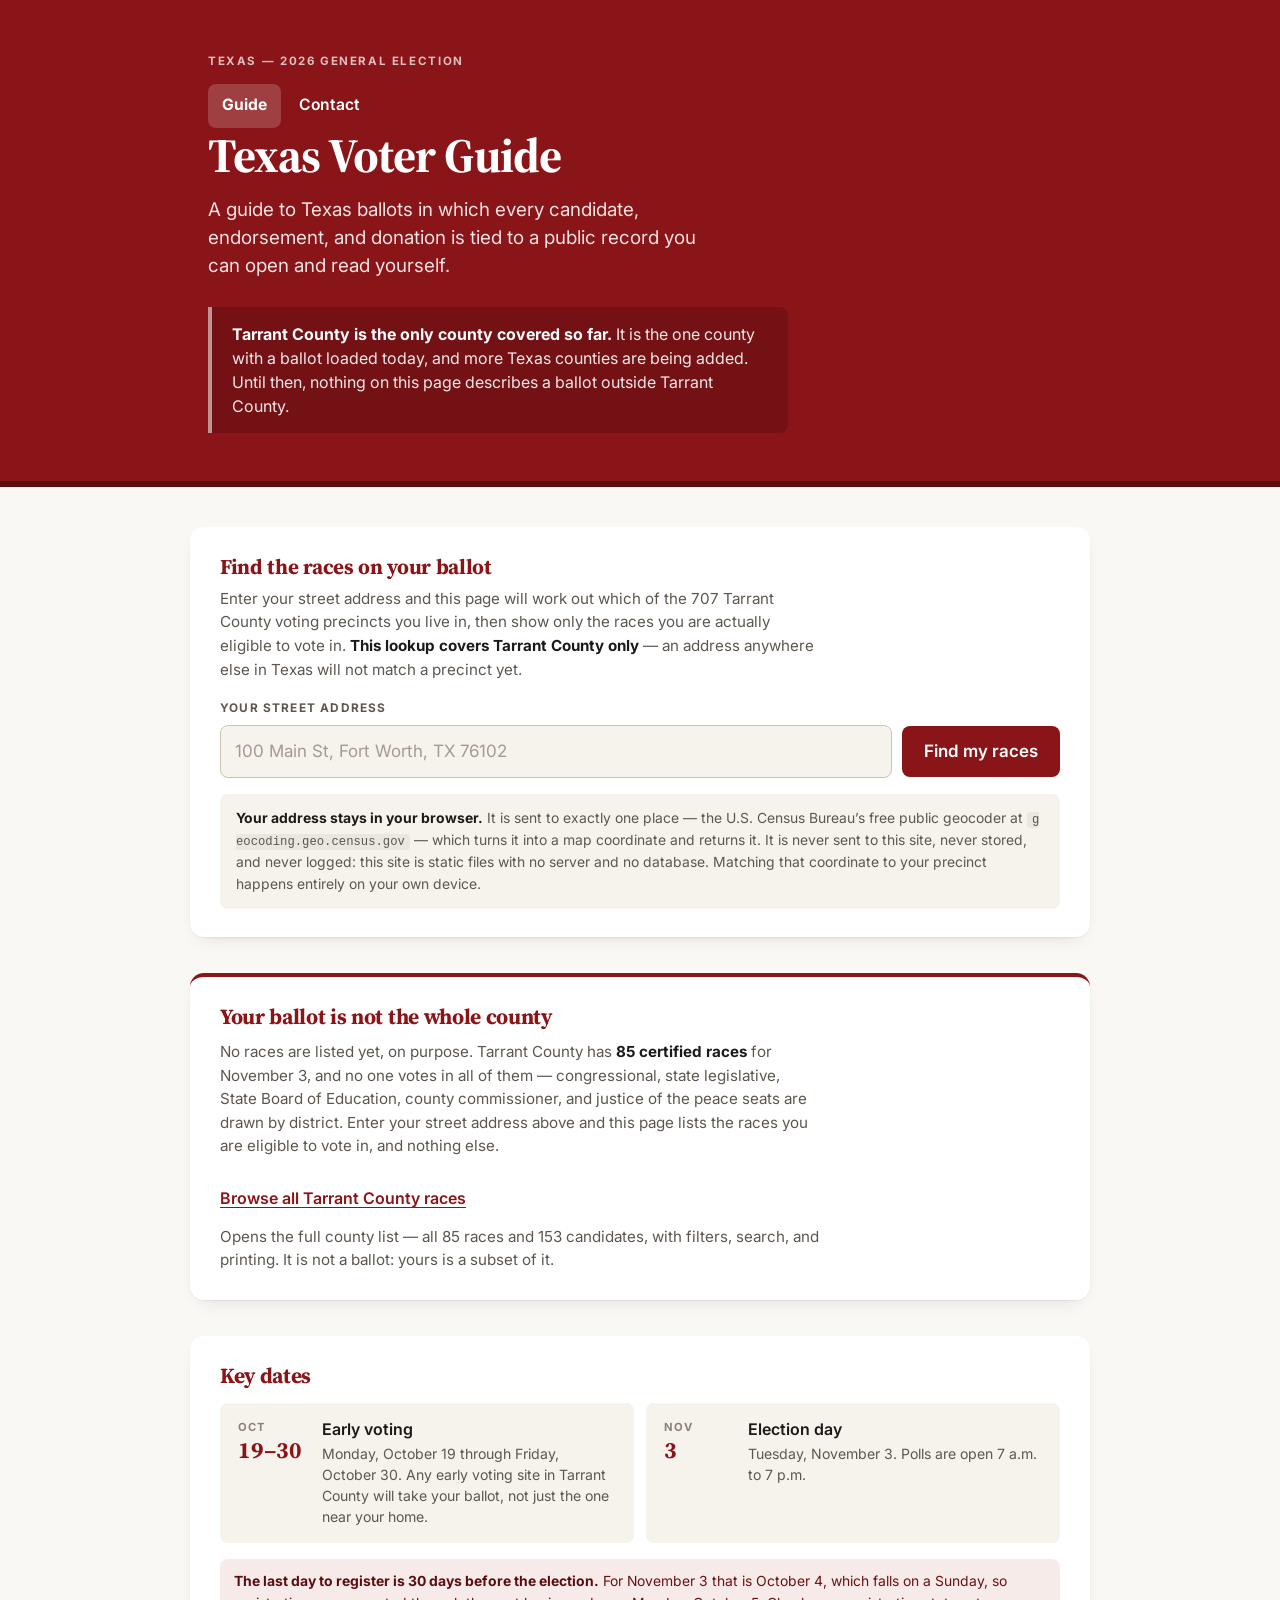
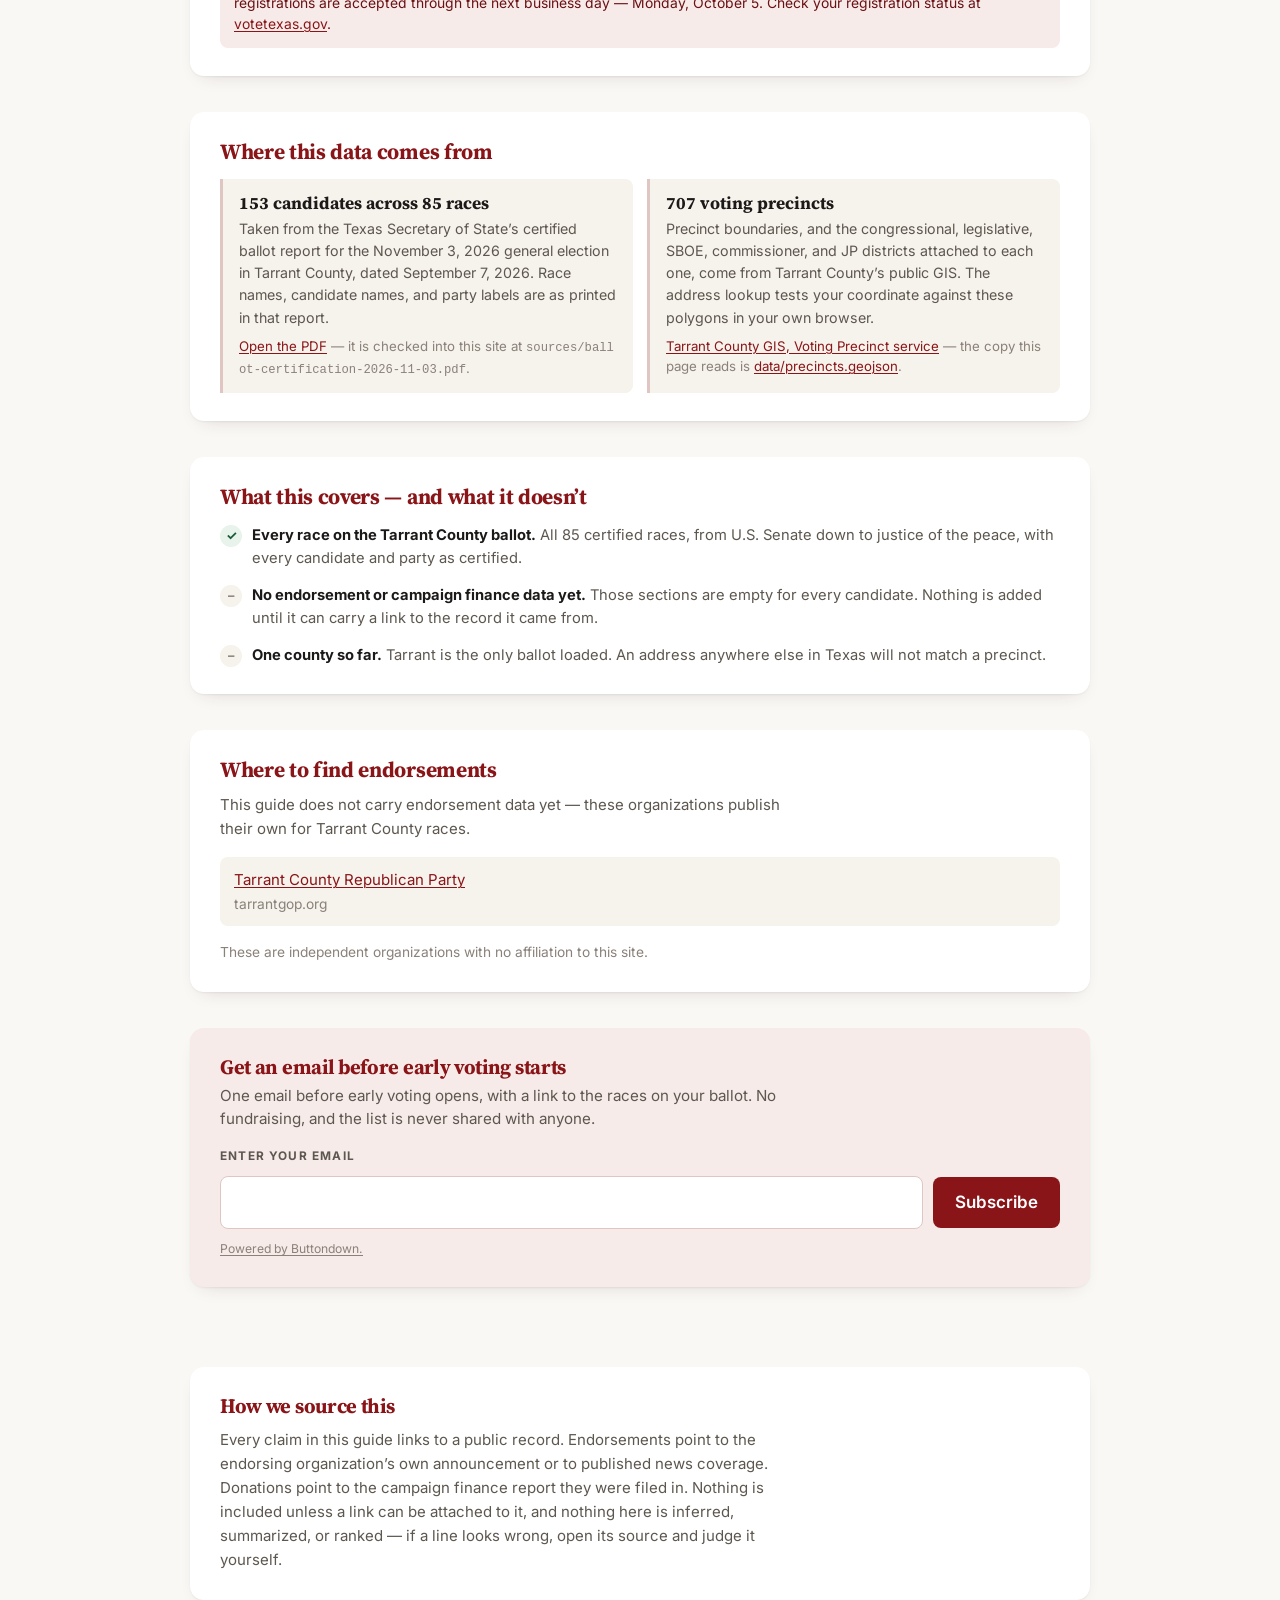
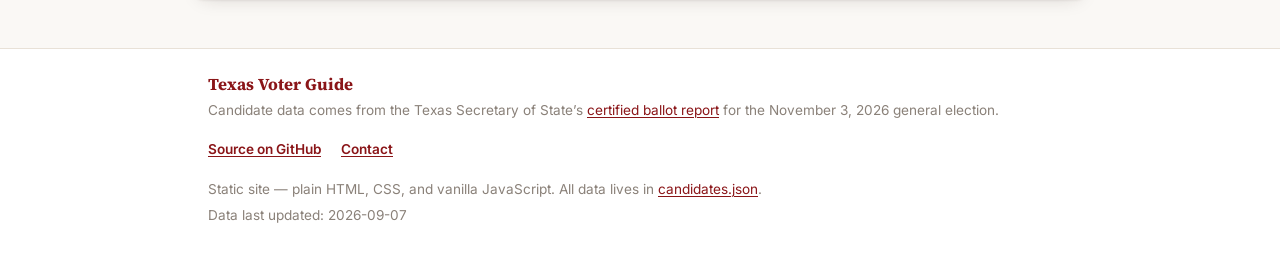
==== index.html @ db0fed5a "Add endorsements panel and fix precinct source link" ====
<!DOCTYPE html>
<html lang="en">
<head>
<meta charset="utf-8">
<meta name="viewport" content="width=device-width, initial-scale=1">
<title>Texas Voter Guide</title>
<meta name="description" content="A static voter guide for Texas: races, candidates, endorsements, and donations, each with a source link. Tarrant County is the only county covered so far; more are on the way.">
<meta name="theme-color" content="#8a1518">
<link rel="preconnect" href="https://fonts.googleapis.com">
<link rel="preconnect" href="https://fonts.gstatic.com" crossorigin>
<link rel="stylesheet" href="https://fonts.googleapis.com/css2?family=Inter:wght@400;500;600;700&family=Source+Serif+4:opsz,wght@8..60,600;8..60,700&display=swap">
<link rel="stylesheet" href="styles.css">
</head>
<body>

<header class="site-header">
  <div class="wrap">
    <div class="masthead">
      <p class="eyebrow">Texas &mdash; 2026 general election</p>
      <button type="button" class="nav-toggle" id="nav-toggle"
        aria-expanded="false" aria-controls="site-nav">
        <span class="nav-bars" aria-hidden="true"></span>
        <span>Menu</span>
      </button>
    </div>

    <nav class="site-nav" id="site-nav" aria-label="Site">
      <ul>
        <li><a href="index.html" aria-current="page">Guide</a></li>
        <li><a href="contact.html">Contact</a></li>
      </ul>
    </nav>

    <h1>Texas Voter Guide</h1>
    <p class="mission">A guide to Texas ballots in which every candidate, endorsement, and donation is tied to a public record you can open and read yourself.</p>

    <p class="coverage"><strong>Tarrant County is the only county covered so far.</strong> It is the
      one county with a ballot loaded today, and more Texas counties are being added. Until then,
      nothing on this page describes a ballot outside Tarrant County.</p>
  </div>
</header>

<div class="wrap page">

  <section class="panel lookup" aria-labelledby="lookup-title">
    <h2 id="lookup-title">Find the races on your ballot</h2>
    <p class="lookup-intro">Enter your street address and this page will work out which of the
      707 Tarrant County voting precincts you live in, then show only the races you are actually
      eligible to vote in. <strong>This lookup covers Tarrant County only</strong> &mdash; an
      address anywhere else in Texas will not match a precinct yet.</p>

    <form id="lookup-form" class="lookup-form" novalidate>
      <label for="lookup-address">Your street address</label>
      <div class="lookup-row">
        <input type="text" id="lookup-address" name="address" autocomplete="street-address"
          placeholder="100 Main St, Fort Worth, TX 76102" spellcheck="false">
        <button type="submit" id="lookup-submit">Find my races</button>
      </div>

      <p class="lookup-privacy">
        <strong>Your address stays in your browser.</strong> It is sent to exactly one place &mdash;
        the U.S. Census Bureau&rsquo;s free public geocoder at <code>geocoding.geo.census.gov</code>
        &mdash; which turns it into a map coordinate and returns it. It is never sent to this site,
        never stored, and never logged: this site is static files with no server and no database.
        Matching that coordinate to your precinct happens entirely on your own device.
      </p>
    </form>

    <div id="lookup-status" class="lookup-status" role="status" aria-live="polite" hidden></div>
    <div id="lookup-result" class="lookup-result" hidden></div>
  </section>

  <!-- Stands where the race list will go. Nothing is rendered on first load:
       the list is opened either by an address resolving or by the browse
       button below, both of which run revealRaces() in app.js. -->
  <section class="panel gate" id="landing-gate" aria-labelledby="gate-title">
    <h2 id="gate-title">Your ballot is not the whole county</h2>
    <p>No races are listed yet, on purpose. Tarrant County has <strong>85 certified races</strong>
      for November 3, and no one votes in all of them &mdash; congressional, state legislative,
      State Board of Education, county commissioner, and justice of the peace seats are drawn by
      district. Enter your street address above and this page lists the races you are eligible to
      vote in, and nothing else.</p>

    <p class="gate-action">
      <button type="button" class="gate-link" id="browse-all"
        aria-controls="browse" aria-expanded="false">Browse all Tarrant County races</button>
    </p>
    <p class="gate-hint">Opens the full county list &mdash; all 85 races and 153 candidates, with
      filters, search, and printing. It is not a ballot: yours is a subset of it.</p>
  </section>

  <section class="panel dates" aria-labelledby="dates-title">
    <h2 id="dates-title">Key dates</h2>
    <ul class="date-list">
      <li>
        <span class="date-when">
          <span class="date-month">Oct</span>
          <span class="date-day">19&ndash;30</span>
        </span>
        <span class="date-what">
          <span class="date-title">Early voting</span>
          <span class="date-body">Monday, October 19 through Friday, October 30. Any early voting
            site in Tarrant County will take your ballot, not just the one near your home.</span>
        </span>
      </li>
      <li>
        <span class="date-when">
          <span class="date-month">Nov</span>
          <span class="date-day">3</span>
        </span>
        <span class="date-what">
          <span class="date-title">Election day</span>
          <span class="date-body">Tuesday, November 3. Polls are open 7 a.m. to 7 p.m.</span>
        </span>
      </li>
    </ul>

    <p class="date-note"><strong>The last day to register is 30 days before the election.</strong>
      For November 3 that is October 4, which falls on a Sunday, so registrations are accepted
      through the next business day &mdash; Monday, October 5. Check your registration status at
      <a href="https://www.votetexas.gov/register-to-vote/">votetexas.gov</a>.</p>
  </section>

  <!-- Hidden on first load; revealed by revealRaces() in app.js once an address
       resolves or the browse button is pressed. -->
  <div id="browse" class="browse" tabindex="-1" hidden>

    <section class="panel" aria-labelledby="how-title">
      <p class="eyebrow" id="how-title">How this guide works</p>
      <ol class="steps">
        <li>
          <span class="step-title">Find your ballot</span>
          <span class="step-body">Filter by federal, state, or county races &mdash; then check which districts you live in.</span>
        </li>
        <li>
          <span class="step-title">Compare the candidates</span>
          <span class="step-body">Each race card lists its certified candidates and their party.</span>
        </li>
        <li>
          <span class="step-title">Check the source</span>
          <span class="step-body">Candidate names come from the state&rsquo;s certified ballot report, linked below.</span>
        </li>
      </ol>
    </section>

    <div class="panel banner" role="note">
      <p class="banner-title">Candidates are real &mdash; endorsements and donations are not loaded yet</p>
      <p>Every race name, candidate name, and party label below is transcribed from the
      <a href="sources/ballot-certification-2026-11-03.pdf">Texas Secretary of State&rsquo;s Ballot
      Certification Report</a> for the November 3, 2026 general election in Tarrant County. The
      endorsement and donation sections are empty for every candidate: that data has not been
      collected yet.</p>
      <p>This page lists every race certified for the county. <strong>Your ballot will show only a
      subset of them</strong> &mdash; congressional, state legislative, State Board of Education,
      county commissioner, and justice of the peace races are drawn by district, so which ones you
      vote in depends on your address. Use the address lookup above to narrow this page to your
      own ballot.</p>
    </div>

    <section class="controls" id="controls" aria-label="Filters">
      <div class="control">
        <label for="filter-type">Level</label>
        <select id="filter-type">
          <option value="all">All levels</option>
          <option value="federal">Federal</option>
          <option value="state">State</option>
          <option value="county">County &amp; precinct</option>
        </select>
      </div>

      <div class="control">
        <label for="filter-party">Party</label>
        <select id="filter-party">
          <option value="all">All parties</option>
          <option value="REPUBLICAN">Republican</option>
          <option value="DEMOCRATIC">Democratic</option>
          <option value="LIBERTARIAN">Libertarian</option>
          <option value="GREEN">Green</option>
        </select>
      </div>

      <div class="control control-wide">
        <label for="filter-jurisdiction">Jurisdiction</label>
        <select id="filter-jurisdiction">
          <option value="all">All jurisdictions</option>
        </select>
      </div>

      <div class="control control-wide">
        <label for="filter-sort">Order</label>
        <select id="filter-sort">
          <option value="ballot">Ballot order</option>
          <option value="jurisdiction">Grouped by jurisdiction</option>
        </select>
      </div>

      <div class="control control-wide control-search">
        <label for="filter-search">Search</label>
        <input type="search" id="filter-search" placeholder="Candidate, race, donor, endorser&hellip;" autocomplete="off">
      </div>

      <div class="control control-wide control-reset">
        <label for="filter-reset">Filters</label>
        <button type="button" id="filter-reset">Reset filters</button>
      </div>
    </section>

    <p class="filter-note" id="party-note" hidden></p>

    <div class="result-bar">
      <p class="result-count" id="result-count" aria-live="polite"></p>
      <button type="button" id="print-ballot" class="print-button">Print my ballot</button>
    </div>

    <!-- Screen-hidden, print-only: the printed sheet has no hero to identify it,
         so it carries its own heading and, when an address has resolved, the
         precinct and matched address the list was narrowed to. -->
    <div class="print-only print-header" id="print-header"></div>

    <main id="results" aria-label="Races by jurisdiction"></main>

    <!-- Screen-hidden, print-only: filled in only for a slate print, where races
         with no candidate from the selected party are the reason the sheet has
         gaps in it. -->
    <div class="print-only print-footer" id="print-footer"></div>

  </div><!-- /#browse -->

  <section class="panel provenance" aria-labelledby="provenance-title">
    <h2 id="provenance-title">Where this data comes from</h2>
    <dl class="prov-list">
      <div class="prov-item">
        <dt>153 candidates across 85 races</dt>
        <dd>Taken from the Texas Secretary of State&rsquo;s certified ballot report for the
          November 3, 2026 general election in Tarrant County, dated September 7, 2026. Race
          names, candidate names, and party labels are as printed in that report.
          <span class="prov-meta"><a href="sources/ballot-certification-2026-11-03.pdf">Open the
          PDF</a> &mdash; it is checked into this site at
          <code>sources/ballot-certification-2026-11-03.pdf</code>.</span></dd>
      </div>
      <div class="prov-item">
        <dt>707 voting precincts</dt>
        <dd>Precinct boundaries, and the congressional, legislative, SBOE, commissioner, and JP
          districts attached to each one, come from Tarrant County&rsquo;s public GIS. The address
          lookup tests your coordinate against these polygons in your own browser.
          <span class="prov-meta"><a href="https://mapit.tarrantcounty.com/arcgis/rest/services/Dynamic/VotingPrecinct/MapServer">Tarrant
          County GIS, Voting Precinct service</a> &mdash; the copy this page reads is
          <a href="data/precincts.geojson">data/precincts.geojson</a>.</span></dd>
      </div>
    </dl>
  </section>

  <section class="panel scope" aria-labelledby="scope-title">
    <h2 id="scope-title">What this covers &mdash; and what it doesn&rsquo;t</h2>
    <ul class="scope-list">
      <li class="scope-yes"><strong>Every race on the Tarrant County ballot.</strong> All 85
        certified races, from U.S. Senate down to justice of the peace, with every candidate and
        party as certified.</li>
      <li class="scope-no"><strong>No endorsement or campaign finance data yet.</strong> Those
        sections are empty for every candidate. Nothing is added until it can carry a link to the
        record it came from.</li>
      <li class="scope-no"><strong>One county so far.</strong> Tarrant is the only ballot loaded.
        An address anywhere else in Texas will not match a precinct.</li>
    </ul>
  </section>

  <section class="panel endorsements" aria-labelledby="endorsements-title">
    <h2 id="endorsements-title">Where to find endorsements</h2>
    <p class="endorsements-intro">This guide does not carry endorsement data yet &mdash; these
      organizations publish their own for Tarrant County races.</p>
    <ul class="endorsement-list">
      <li>
        <a href="https://tarrantgop.org" target="_blank" rel="noopener noreferrer">Tarrant County
          Republican Party</a>
        <span class="endorsement-host">tarrantgop.org</span>
      </li>
    </ul>
    <p class="endorsements-note">These are independent organizations with no affiliation to this
      site.</p>
  </section>

  <section class="panel signup" aria-labelledby="signup-title">
    <h2 id="signup-title">Get an email before early voting starts</h2>
    <p class="signup-intro">One email before early voting opens, with a link to the races on your
      ballot. No fundraising, and the list is never shared with anyone.</p>

    <form action="https://buttondown.com/api/emails/embed-subscribe/redvoterguides" method="post" class="embeddable-buttondown-form">
      <label for="bd-email">Enter your email</label>
      <input type="email" name="email" id="bd-email" />
      <input type="submit" value="Subscribe" />
      <p><a href="https://buttondown.com/refer/redvoterguides" target="_blank">Powered by Buttondown.</a></p>
    </form>
  </section>

  <section class="sourcing" aria-labelledby="sourcing-title">
    <h2 id="sourcing-title">How we source this</h2>
    <p>Every claim in this guide links to a public record. Endorsements point to the endorsing
      organization&rsquo;s own announcement or to published news coverage. Donations point to the
      campaign finance report they were filed in. Nothing is included unless a link can be
      attached to it, and nothing here is inferred, summarized, or ranked &mdash; if a line looks
      wrong, open its source and judge it yourself.</p>
  </section>

</div>

<footer class="site-footer">
  <div class="wrap">
    <p class="footer-name">Texas Voter Guide</p>
    <p>Candidate data comes from the Texas Secretary of State&rsquo;s
      <a href="sources/ballot-certification-2026-11-03.pdf">certified ballot report</a> for the
      November 3, 2026 general election.</p>
    <ul class="footer-links">
      <li><a href="https://github.com/andrewwimmer/texas-voter-guide">Source on GitHub</a></li>
      <li><a href="contact.html">Contact</a></li>
    </ul>
    <p>Static site &mdash; plain HTML, CSS, and vanilla JavaScript. All data lives in
      <a href="candidates.json">candidates.json</a>.</p>
    <p id="last-updated"></p>
  </div>
</footer>

<script src="nav.js"></script>
<script src="app.js"></script>
</body>
</html>
---- styles.css ----
/* Texas Voter Guide — presentation only.

   Mobile first: every base rule targets a phone held in one hand, and
   min-width queries only ever add width, never rearrange meaning.

   The page has three densities, in this order, and the spacing scale exists
   to keep them apart: a heavy red hero, a run of quiet explanatory panels,
   and then the ballot itself — a long list that has to stay scannable for
   several hundred lines. */

:root {
  --bg: #faf8f5;
  --surface: #ffffff;
  --surface-sunk: #f6f2ec;
  --text: #1c1a19;
  --muted: #5d574f;
  --faint: #8a8179;
  --line: #e8e1d7;
  --line-strong: #cdc3b5;
  --hairline: #f0eae1;

  --red: #8a1518;          /* 9.1:1 on --bg */
  --red-dark: #6b1013;
  --red-deep: #5a0d10;
  --red-soft: #f7ebe9;
  --red-line: #e0c6c3;

  --warn-bg: #fdf6e6;
  --warn-line: #d6a94a;
  --warn-accent: #9a6b0e;
  --warn-text: #4a3a12;

  /* Party colors carry no meaning on their own — every chip also states the
     party in words and stamps a distinctly shaped glyph. Color is the third
     signal, never the only one. */
  --rep: #8a1518;
  --rep-bg: #f9ecea;
  --dem: #164a80;
  --dem-bg: #eaf1f8;
  --lib: #7a5310;
  --lib-bg: #fbf2df;
  --grn: #1b5b37;
  --grn-bg: #e8f3ec;

  --serif: "Source Serif 4", Georgia, "Times New Roman", serif;
  --sans: Inter, -apple-system, BlinkMacSystemFont, "Segoe UI", Roboto, Arial, sans-serif;

  --r-sm: 8px;
  --r: 14px;
  --r-lg: 20px;

  /* Cards are lifted off the page instead of boxed in. Two layers: a tight
     contact shadow so edges read at all, and a wide soft one for depth. */
  --shadow: 0 1px 2px rgba(40, 26, 22, 0.05), 0 8px 20px -12px rgba(40, 26, 22, 0.22);
  --shadow-lift: 0 2px 4px rgba(40, 26, 22, 0.06), 0 14px 30px -14px rgba(40, 26, 22, 0.28);

  /* One spacing rhythm for the whole page. Panels sit a --gap apart;
     jurisdiction groups get --gap-group, which is deliberately much larger —
     that gap is the only thing separating one office's races from the next. */
  --gap: 28px;
  --gap-group: 56px;
}

* { box-sizing: border-box; }

html {
  -webkit-text-size-adjust: 100%;
  scroll-behavior: smooth;
  color-scheme: light;
}

body {
  margin: 0;
  background: var(--bg);
  color: var(--text);
  font-family: var(--sans);
  font-size: 17px;
  line-height: 1.6;
  -webkit-font-smoothing: antialiased;
  text-rendering: optimizeLegibility;
}

h1, h2, h3 {
  font-family: var(--serif);
  font-weight: 700;
  line-height: 1.15;
  letter-spacing: -0.015em;
  color: var(--red);
}

p { margin: 0 0 12px; }
p:last-child { margin-bottom: 0; }

.wrap {
  max-width: 900px;
  margin: 0 auto;
  padding: 0 18px;
}

a {
  color: var(--red);
  text-underline-offset: 2px;
  text-decoration-thickness: 1px;
}

a:hover { color: var(--red-dark); }

:focus-visible {
  outline: 3px solid var(--red);
  outline-offset: 2px;
  border-radius: 4px;
}

.visually-hidden {
  position: absolute;
  width: 1px;
  height: 1px;
  margin: -1px;
  padding: 0;
  overflow: hidden;
  clip-path: inset(50%);
  white-space: nowrap;
}

/* Shared eyebrow: small, tracked, uppercase. Used above every major heading
   so each section announces its kind before its name. */
.eyebrow {
  margin: 0 0 8px;
  font-family: var(--sans);
  font-size: 0.72rem;
  font-weight: 700;
  text-transform: uppercase;
  letter-spacing: 0.14em;
  color: var(--faint);
}

/* ==========================================================================
   Hero — a solid red band, full bleed, that the page falls out of.
   ========================================================================== */

.site-header {
  background: var(--red);
  color: #fff;
  padding: 30px 0 34px;
  /* A darker seam at the base keeps the band from ending on a flat cut. */
  box-shadow: inset 0 -6px 0 var(--red-deep);
}

.site-header .eyebrow {
  color: rgba(255, 255, 255, 0.72);
  margin-bottom: 10px;
}

.site-header h1 {
  margin: 0 0 12px;
  font-size: clamp(2.1rem, 8.5vw, 2.6rem);
  color: #fff;
  letter-spacing: -0.02em;
}

.mission {
  margin: 0;
  max-width: 34ch;
  font-size: 1.06rem;
  line-height: 1.5;
  color: rgba(255, 255, 255, 0.88);
}

/* The single most important caveat on the page, so it stays inside the band
   rather than becoming one more panel below it. */
.coverage {
  margin: 22px 0 0;
  max-width: 58ch;
  padding: 13px 16px;
  background: rgba(0, 0, 0, 0.16);
  border-left: 4px solid rgba(255, 255, 255, 0.55);
  border-radius: 0 var(--r-sm) var(--r-sm) 0;
  font-size: 0.95rem;
  line-height: 1.5;
  color: rgba(255, 255, 255, 0.9);
}

.coverage strong { color: #fff; }

/* ---------- Masthead + navigation ----------
   A hamburger on a phone, an inline row of links from 620px up. The button is
   the single source of state (aria-expanded); .is-open on the nav is only ever
   derived from it, which lets the wide-screen rule reveal the links without JS
   and the button ever disagreeing. */

.masthead {
  display: flex;
  align-items: center;
  justify-content: space-between;
  gap: 16px;
}

.masthead .eyebrow { margin-bottom: 0; }

.nav-toggle {
  flex: 0 0 auto;
  display: inline-flex;
  align-items: center;
  gap: 9px;
  min-height: 44px;
  padding: 9px 14px;
  font: inherit;
  font-size: 0.72rem;
  font-weight: 700;
  text-transform: uppercase;
  letter-spacing: 0.12em;
  color: #fff;
  background: rgba(0, 0, 0, 0.18);
  border: 1px solid rgba(255, 255, 255, 0.42);
  border-radius: var(--r-sm);
  cursor: pointer;
  -webkit-appearance: none;
  appearance: none;
}

.nav-toggle:hover { background: rgba(0, 0, 0, 0.3); }

/* The red band swallows a red focus ring, so the hero's controls take a white
   one instead. */
.nav-toggle:focus-visible,
.site-nav a:focus-visible {
  outline: 3px solid #fff;
  outline-offset: 2px;
}

/* Three bars from one element: the middle is the span, the outer two its
   pseudo-elements. Open, the middle drops out and the others cross. */
.nav-bars,
.nav-bars::before,
.nav-bars::after {
  display: block;
  width: 18px;
  height: 2px;
  background: #fff;
  border-radius: 2px;
  transition: transform 0.16s ease, top 0.16s ease, background-color 0.16s ease;
}

.nav-bars {
  position: relative;
}

.nav-bars::before,
.nav-bars::after {
  content: "";
  position: absolute;
  left: 0;
}

.nav-bars::before { top: -6px; }
.nav-bars::after { top: 6px; }

.nav-toggle[aria-expanded="true"] .nav-bars { background: transparent; }

.nav-toggle[aria-expanded="true"] .nav-bars::before {
  top: 0;
  transform: rotate(45deg);
}

.nav-toggle[aria-expanded="true"] .nav-bars::after {
  top: 0;
  transform: rotate(-45deg);
}

.site-nav { display: none; }
.site-nav.is-open { display: block; }

.site-nav ul {
  list-style: none;
  margin: 16px 0 2px;
  padding: 6px;
  display: flex;
  flex-direction: column;
  gap: 2px;
  background: rgba(0, 0, 0, 0.18);
  border-radius: var(--r-sm);
}

.site-nav a {
  display: block;
  min-height: 44px;
  padding: 11px 13px;
  border-radius: var(--r-sm);
  color: #fff;
  font-weight: 600;
  font-size: 0.98rem;
  text-decoration: none;
}

.site-nav a:hover {
  color: #fff;
  background: rgba(255, 255, 255, 0.14);
}

/* The current page is marked by weight and a held highlight, not by colour
   alone. */
.site-nav a[aria-current="page"] {
  background: rgba(255, 255, 255, 0.18);
  font-weight: 700;
}

/* ==========================================================================
   Page body rhythm
   ========================================================================== */

.page { padding: var(--gap) 0 0; }

.panel { margin: 0 0 var(--gap); }

.panel > h2 {
  margin: 0 0 8px;
  font-size: 1.3rem;
}

/* ---------- How it works ---------- */

.steps {
  list-style: none;
  counter-reset: step;
  margin: 0;
  padding: 0;
  display: grid;
  gap: 16px;
}

.steps li {
  counter-increment: step;
  position: relative;
  padding-left: 44px;
  min-height: 32px;
}

.steps li::before {
  content: counter(step);
  position: absolute;
  left: 0;
  top: 1px;
  width: 30px;
  height: 30px;
  border-radius: 50%;
  background: var(--red);
  color: #fff;
  font-family: var(--serif);
  font-weight: 700;
  font-size: 1rem;
  display: flex;
  align-items: center;
  justify-content: center;
}

.step-title {
  display: block;
  font-weight: 600;
  font-size: 0.98rem;
  line-height: 1.35;
}

.step-body {
  display: block;
  color: var(--muted);
  font-size: 0.9rem;
  line-height: 1.5;
}

/* ---------- Section divider ----------
   Used where two unrelated forms share a page: the rule breaks the rhythm and
   the note names what comes next, so the second form is read as a new ask
   rather than as more of the first one. */

.section-divider {
  margin: var(--gap-group) 0 10px;
  border: 0;
  border-top: 1px solid var(--line-strong);
}

.section-divider-note {
  margin: 0 0 14px;
  font-size: 0.74rem;
  font-weight: 700;
  text-transform: uppercase;
  letter-spacing: 0.1em;
  color: var(--faint);
}

/* ---------- Email signup ----------
   Tinted, not white: it must never be mistaken for the address lookup. */

.signup {
  padding: 22px 20px;
  background: var(--red-soft);
  border-radius: var(--r);
  box-shadow: var(--shadow);
}

.signup h2 {
  margin: 0 0 6px;
  font-size: 1.28rem;
}

.signup-intro {
  margin: 0 0 16px;
  font-size: 0.95rem;
  line-height: 1.5;
  max-width: 56ch;
  color: var(--muted);
}

.signup .embeddable-buttondown-form {
  display: flex;
  flex-direction: column;
  gap: 10px;
}

.signup .embeddable-buttondown-form label {
  font-size: 0.74rem;
  font-weight: 700;
  text-transform: uppercase;
  letter-spacing: 0.1em;
  color: var(--muted);
}

.signup .embeddable-buttondown-form input[type="email"] {
  font: inherit;
  min-width: 0;
  min-height: 48px;
  padding: 12px 14px;
  border: 1px solid var(--red-line);
  border-radius: var(--r-sm);
  background: var(--surface);
  color: var(--text);
}

.signup .embeddable-buttondown-form input[type="submit"] {
  font: inherit;
  font-weight: 600;
  min-height: 48px;
  padding: 12px 22px;
  border: 0;
  border-radius: var(--r-sm);
  background: var(--red);
  color: #fff;
  cursor: pointer;
  white-space: nowrap;
  -webkit-appearance: none;
  appearance: none;
}

.signup .embeddable-buttondown-form input[type="submit"]:hover { background: var(--red-dark); }

.signup .embeddable-buttondown-form p {
  margin: 0;
  font-size: 0.76rem;
  color: var(--faint);
}

.signup .embeddable-buttondown-form p a { color: var(--faint); }
.signup .embeddable-buttondown-form p a:hover { color: var(--red); }

/* ---------- Data-status notice ---------- */

.banner {
  padding: 16px 18px;
  background: var(--warn-bg);
  border-left: 5px solid var(--warn-line);
  border-radius: 0 var(--r) var(--r) 0;
  color: var(--warn-text);
  font-size: 0.92rem;
  line-height: 1.55;
  box-shadow: var(--shadow);
}

.banner p { margin: 0 0 10px; }
.banner p:last-child { margin-bottom: 0; }

.banner-title {
  font-family: var(--sans);
  font-size: 0.74rem;
  font-weight: 700;
  text-transform: uppercase;
  letter-spacing: 0.1em;
  color: var(--warn-accent);
}

.banner a { color: var(--warn-accent); }

/* ---------- Address lookup ---------- */

.lookup {
  background: var(--surface);
  border-radius: var(--r);
  padding: 22px 20px;
  box-shadow: var(--shadow);
}

.lookup h2 {
  margin: 0 0 8px;
  font-size: 1.32rem;
}

.lookup-intro {
  margin: 0 0 18px;
  color: var(--muted);
  font-size: 0.95rem;
  line-height: 1.55;
  max-width: 60ch;
}

.lookup-intro strong { color: var(--text); }

.lookup-form label {
  display: block;
  font-size: 0.74rem;
  font-weight: 700;
  text-transform: uppercase;
  letter-spacing: 0.1em;
  color: var(--muted);
  margin-bottom: 7px;
}

.lookup-row {
  display: flex;
  flex-direction: column;
  gap: 10px;
}

.lookup-row input {
  flex: 1;
  min-width: 0;
  font: inherit;
  min-height: 48px;
  padding: 12px 14px;
  border: 1px solid var(--line-strong);
  border-radius: var(--r-sm);
  background: var(--surface-sunk);
  color: var(--text);
}

.lookup-row input::placeholder { color: #a49a90; }

.lookup-row button {
  font: inherit;
  font-weight: 600;
  min-height: 48px;
  padding: 12px 22px;
  border: 0;
  border-radius: var(--r-sm);
  background: var(--red);
  color: #fff;
  cursor: pointer;
  white-space: nowrap;
}

.lookup-row button:hover:not(:disabled) { background: var(--red-dark); }

.lookup-row button:disabled {
  opacity: 0.6;
  cursor: progress;
}

.lookup-privacy {
  margin: 16px 0 0;
  padding: 14px 16px;
  background: var(--surface-sunk);
  border-radius: var(--r-sm);
  font-size: 0.87rem;
  line-height: 1.55;
  color: var(--muted);
}

.lookup-privacy strong { color: var(--text); }

.lookup-privacy code,
.banner code {
  font-size: 0.88em;
  background: rgba(0, 0, 0, 0.05);
  padding: 1px 5px;
  border-radius: 4px;
  word-break: break-all;
}

/* ---------- Lookup status ---------- */

.lookup-status {
  margin-top: 14px;
  padding: 12px 14px;
  border-radius: var(--r-sm);
  background: var(--surface-sunk);
  font-size: 0.92rem;
  color: var(--muted);
}

.lookup-status-warn {
  background: var(--warn-bg);
  color: var(--warn-text);
  box-shadow: inset 4px 0 0 var(--warn-line);
  padding-left: 16px;
}

.lookup-status-error {
  background: var(--red-soft);
  color: var(--red-dark);
  font-weight: 500;
  box-shadow: inset 4px 0 0 var(--red);
  padding-left: 16px;
}

/* ---------- Matched precinct panel ---------- */

.lookup-result {
  margin-top: 18px;
  border-radius: var(--r);
  background: var(--red-soft);
  padding: 18px 18px 16px;
  box-shadow: inset 5px 0 0 var(--red);
}

.ballot-head { margin-bottom: 2px; }

.ballot-precinct-label {
  margin: 0;
  font-size: 0.72rem;
  font-weight: 700;
  text-transform: uppercase;
  letter-spacing: 0.12em;
  color: var(--muted);
}

.ballot-precinct {
  margin: 2px 0 0;
  font-family: var(--serif);
  font-size: 2.2rem;
  font-weight: 700;
  line-height: 1.05;
  color: var(--red);
  letter-spacing: -0.02em;
}

.ballot-address {
  margin: 5px 0 0;
  font-size: 0.88rem;
  color: var(--muted);
}

.ballot-why {
  margin: 16px 0 10px;
  font-size: 0.93rem;
  font-weight: 500;
}

.district-list {
  list-style: none;
  margin: 0;
  padding: 0;
  border-top: 1px solid var(--red-line);
}

.district-list li {
  display: flex;
  flex-direction: column;
  gap: 1px;
  padding: 10px 0;
  border-bottom: 1px solid var(--red-line);
}

.district-label {
  font-size: 0.72rem;
  font-weight: 700;
  text-transform: uppercase;
  letter-spacing: 0.08em;
  color: var(--muted);
}

.district-value { font-weight: 600; }

.district-unknown {
  font-weight: 400;
  font-style: italic;
  color: var(--muted);
}

.district-note {
  font-size: 0.84rem;
  color: var(--warn-text);
  background: var(--warn-bg);
  box-shadow: inset 3px 0 0 var(--warn-line);
  padding: 4px 10px;
  margin-top: 5px;
  border-radius: 0 4px 4px 0;
}

.ballot-actions {
  display: flex;
  flex-wrap: wrap;
  gap: 10px;
  margin-top: 16px;
}

.ballot-actions button {
  font: inherit;
  font-size: 0.93rem;
  font-weight: 600;
  min-height: 44px;
  padding: 10px 18px;
  border-radius: var(--r-sm);
  cursor: pointer;
  border: 0;
}

.ballot-toggle {
  background: var(--red);
  color: #fff;
}

.ballot-toggle:hover { background: var(--red-dark); }

.ballot-clear {
  background: var(--surface);
  color: var(--text);
  box-shadow: inset 0 0 0 1px var(--red-line);
}

.ballot-clear:hover {
  color: var(--red);
  box-shadow: inset 0 0 0 1px var(--red);
}

/* ==========================================================================
   Landing page

   Everything between the address field and the race list on a first visit.
   The list itself is not on the page yet, so these panels carry the whole
   first screen: what the lookup is for, when to vote, where the data came
   from, and what is missing from it.
   ========================================================================== */

/* ---------- First-load gate ----------
   Stands in the slot the race list will occupy. The red top edge ties it to
   the lookup above it: same decision, second half of it. */

.gate {
  background: var(--surface);
  border-radius: var(--r);
  border-top: 4px solid var(--red);
  padding: 22px 20px;
  box-shadow: var(--shadow);
}

.gate h2 {
  margin: 0 0 10px;
  font-size: 1.25rem;
}

.gate p {
  color: var(--muted);
  font-size: 0.95rem;
  line-height: 1.55;
  max-width: 60ch;
}

.gate strong { color: var(--text); }

.gate-action { margin: 18px 0 4px; }

/* A button, not an anchor: it reveals content rather than navigating. Styled
   as a link so it reads as the quieter second option next to "Find my races",
   but sized to the 44px touch target every other control on the page keeps. */
.gate-link {
  font: inherit;
  font-size: 1rem;
  font-weight: 600;
  cursor: pointer;
  display: inline-block;
  min-height: 44px;
  padding: 10px 0;
  border: 0;
  background: none;
  color: var(--red);
  text-align: left;
  text-decoration: underline;
  text-underline-offset: 3px;
  text-decoration-thickness: 1px;
}

.gate-link:hover {
  color: var(--red-dark);
  text-decoration-thickness: 2px;
}

.gate-hint {
  margin: 0;
  color: var(--faint);
  font-size: 0.85rem;
  line-height: 1.5;
}

/* The revealed list. No display of its own, so [hidden] keeps working. */
.browse:focus { outline: none; }

/* ---------- Key dates ---------- */

.dates {
  background: var(--surface);
  border-radius: var(--r);
  padding: 22px 20px;
  box-shadow: var(--shadow);
}

.dates h2 {
  margin: 0 0 14px;
  font-size: 1.25rem;
}

.date-list {
  list-style: none;
  margin: 0;
  padding: 0;
  display: grid;
  gap: 12px;
}

.date-list li {
  display: flex;
  gap: 14px;
  padding: 14px 16px;
  background: var(--surface-sunk);
  border-radius: var(--r-sm);
}

/* Fixed-width date column so the two rows line up their titles regardless of
   how long the date reads. */
.date-when {
  flex: 0 0 4.4rem;
  display: flex;
  flex-direction: column;
  gap: 2px;
}

.date-month {
  font-size: 0.7rem;
  font-weight: 700;
  text-transform: uppercase;
  letter-spacing: 0.11em;
  color: var(--faint);
}

.date-day {
  font-family: var(--serif);
  font-size: 1.45rem;
  font-weight: 700;
  line-height: 1;
  color: var(--red);
}

.date-title {
  display: block;
  font-weight: 600;
  font-size: 1rem;
  line-height: 1.3;
}

.date-body {
  display: block;
  margin-top: 3px;
  color: var(--muted);
  font-size: 0.88rem;
  line-height: 1.5;
}

/* The registration deadline is a rule, not a date on the calendar above it,
   so it sits outside the list and is tinted to say so. */
.date-note {
  margin: 16px 0 0;
  padding: 12px 14px;
  background: var(--red-soft);
  border-radius: var(--r-sm);
  color: var(--red-dark);
  font-size: 0.87rem;
  line-height: 1.55;
}

.date-note strong { color: var(--red-deep); }

/* ---------- Data provenance ---------- */

.provenance {
  background: var(--surface);
  border-radius: var(--r);
  padding: 22px 20px;
  box-shadow: var(--shadow);
}

.provenance h2 {
  margin: 0 0 14px;
  font-size: 1.25rem;
}

.prov-list {
  margin: 0;
  display: grid;
  gap: 14px;
}

.prov-item {
  padding: 14px 16px;
  background: var(--surface-sunk);
  border-left: 3px solid var(--red-line);
  border-radius: 0 var(--r-sm) var(--r-sm) 0;
}

/* The number is the headline: it is the thing a reader can go and count. */
.prov-item dt {
  margin: 0 0 5px;
  font-family: var(--serif);
  font-size: 1.08rem;
  font-weight: 700;
  line-height: 1.2;
  color: var(--text);
}

.prov-item dd {
  margin: 0;
  color: var(--muted);
  font-size: 0.89rem;
  line-height: 1.55;
}

.prov-meta {
  display: block;
  margin-top: 7px;
  font-size: 0.83rem;
  color: var(--faint);
}

.prov-meta code {
  font-family: ui-monospace, SFMono-Regular, Menlo, Consolas, monospace;
  font-size: 0.92em;
  word-break: break-all;
}

/* ---------- Coverage and gaps ---------- */

.scope {
  background: var(--surface);
  border-radius: var(--r);
  padding: 22px 20px;
  box-shadow: var(--shadow);
}

.scope h2 {
  margin: 0 0 14px;
  font-size: 1.25rem;
}

.scope-list {
  list-style: none;
  margin: 0;
  padding: 0;
  display: grid;
  gap: 14px;
}

/* Marker shape carries the meaning as well as the color: a check for what is
   here, a dash for what is not. */
.scope-list li {
  position: relative;
  padding-left: 32px;
  color: var(--muted);
  font-size: 0.92rem;
  line-height: 1.55;
}

.scope-list li::before {
  position: absolute;
  left: 0;
  top: 1px;
  width: 22px;
  height: 22px;
  border-radius: 50%;
  display: flex;
  align-items: center;
  justify-content: center;
  font-size: 0.8rem;
  font-weight: 700;
}

.scope-yes::before {
  content: "\2713";
  background: var(--grn-bg);
  color: var(--grn);
}

.scope-no::before {
  content: "\2013";
  background: var(--surface-sunk);
  color: var(--faint);
}

.scope-list strong { color: var(--text); }

/* ---------- Where to find endorsements ---------- */

.endorsements {
  background: var(--surface);
  border-radius: var(--r);
  padding: 22px 20px;
  box-shadow: var(--shadow);
}

.endorsements h2 {
  margin: 0 0 10px;
  font-size: 1.25rem;
}

.endorsements-intro {
  margin: 0 0 16px;
  color: var(--muted);
  font-size: 0.94rem;
  line-height: 1.6;
  max-width: 66ch;
}

.endorsement-list {
  list-style: none;
  margin: 0;
  padding: 0;
  display: grid;
  gap: 10px;
}

/* Each entry names the organization and then its host, so the destination is
   visible on paper and to anyone who cannot hover the link. */
.endorsement-list li {
  padding: 12px 14px;
  background: var(--surface-sunk);
  border-radius: var(--r-sm);
  font-size: 0.94rem;
  line-height: 1.5;
}

.endorsement-host {
  display: block;
  margin-top: 2px;
  color: var(--faint);
  font-size: 0.86rem;
}

.endorsements-note {
  margin: 16px 0 0;
  color: var(--faint);
  font-size: 0.86rem;
  line-height: 1.55;
  max-width: 66ch;
}

/* ==========================================================================
   Filter bar

   A labelled panel sitting in the normal flow above the results.
   ========================================================================== */

.controls {
  display: grid;
  grid-template-columns: 1fr 1fr;
  gap: 12px;
  margin: 0 0 6px;
  padding: 16px;
  background: var(--surface);
  border-radius: var(--r);
  box-shadow: var(--shadow);
}

.control {
  display: flex;
  flex-direction: column;
  gap: 6px;
  min-width: 0;
}

.control-wide { grid-column: 1 / -1; }

.control label {
  font-size: 0.7rem;
  font-weight: 700;
  text-transform: uppercase;
  letter-spacing: 0.11em;
  color: var(--faint);
}

.control select,
.control input,
.control button {
  font: inherit;
  font-size: 0.94rem;
  min-height: 46px;
  padding: 10px 12px;
  border: 1px solid var(--line-strong);
  border-radius: var(--r-sm);
  background: var(--surface);
  color: inherit;
  max-width: 100%;
  min-width: 0;
}

.control select {
  -webkit-appearance: none;
  appearance: none;
  padding-right: 32px;
  background-image: url("data:image/svg+xml,%3Csvg xmlns='http://www.w3.org/2000/svg' viewBox='0 0 12 8'%3E%3Cpath d='M1 1.5 6 6.5 11 1.5' fill='none' stroke='%235d574f' stroke-width='1.6' stroke-linecap='round' stroke-linejoin='round'/%3E%3C/svg%3E");
  background-repeat: no-repeat;
  background-position: right 12px center;
  background-size: 11px;
}

.control button {
  cursor: pointer;
  background: var(--surface-sunk);
  border-color: var(--line-strong);
  color: var(--muted);
  font-weight: 600;
  font-size: 0.88rem;
  white-space: nowrap;
  width: 100%;
}

.control button:hover {
  color: var(--red);
  border-color: var(--red);
}

/* ---------- Filter feedback ---------- */

.filter-note {
  margin: 14px 0 0;
  padding: 11px 14px;
  background: var(--red-soft);
  border-radius: var(--r-sm);
  color: var(--red-dark);
  font-size: 0.85rem;
  line-height: 1.5;
  font-weight: 500;
}

/* Count on the left, the print action on the right: the button belongs next
   to the number it will put on paper, not up in the filter bar. */
.result-bar {
  display: flex;
  align-items: center;
  justify-content: space-between;
  flex-wrap: wrap;
  gap: 10px;
  margin: 14px 2px 30px;
}

.print-button {
  flex: 0 0 auto;
  font: inherit;
  font-size: 0.8rem;
  font-weight: 700;
  letter-spacing: 0.06em;
  text-transform: uppercase;
  cursor: pointer;
  min-height: 40px;
  padding: 9px 15px;
  border: 1px solid var(--line-strong);
  border-radius: var(--r-sm);
  background: var(--surface);
  color: var(--muted);
  white-space: nowrap;
}

.print-button:hover {
  color: var(--red);
  border-color: var(--red);
}

/* Exists only on paper — see the print stylesheet at the end of this file. */
.print-only { display: none; }

.result-count {
  margin: 0;
  color: var(--faint);
  font-size: 0.82rem;
  font-weight: 600;
  letter-spacing: 0.04em;
  text-transform: uppercase;
}

/* ==========================================================================
   Results — jurisdiction groups

   The big gap between groups is doing real work: it is the only cue that
   one office's races have ended and another's have begun.
   ========================================================================== */

.jurisdiction {
  margin: 0 0 var(--gap-group);
}

.jurisdiction:last-child { margin-bottom: 0; }

.jurisdiction-head {
  margin-bottom: 18px;
  padding-bottom: 12px;
  border-bottom: 1px solid var(--line);
}

.jurisdiction-head h2 {
  margin: 4px 0 0;
  font-size: 1.55rem;
  line-height: 1.1;
}

.badge {
  display: inline-block;
  font-size: 0.68rem;
  font-weight: 700;
  text-transform: uppercase;
  letter-spacing: 0.14em;
  color: var(--faint);
}

.badge-school { color: var(--red); }

/* ---------- Race cards ---------- */

.race {
  background: var(--surface);
  border-radius: var(--r);
  padding: 16px 16px 6px;
  margin-bottom: 12px;
  box-shadow: var(--shadow);
}

.race:last-child { margin-bottom: 0; }

.race-head {
  display: flex;
  align-items: baseline;
  justify-content: space-between;
  flex-wrap: wrap;
  gap: 4px 12px;
  margin-bottom: 12px;
}

/* The largest thing in the list, by a clear margin: a race name has to be
   findable while scrolling past a hundred of them. */
.race-head h3 {
  margin: 0;
  flex: 1 1 12rem;
  font-size: 1.24rem;
  line-height: 1.2;
  color: var(--text);
  letter-spacing: -0.01em;
}

.election-date {
  flex: 0 0 auto;
  color: var(--faint);
  font-size: 0.68rem;
  font-weight: 700;
  text-transform: uppercase;
  letter-spacing: 0.1em;
  white-space: nowrap;
}

/* No candidate from the selected party: the race stays on the page — the
   absence is information — but it recedes and says why. */
.race-unmatched {
  background: var(--surface-sunk);
  box-shadow: none;
}

.race-unmatched .race-head h3 { color: var(--muted); }

.race-note {
  flex: 0 0 100%;
  margin-top: 2px;
  color: var(--red-dark);
  font-size: 0.7rem;
  font-weight: 700;
  text-transform: uppercase;
  letter-spacing: 0.08em;
}

/* ---------- Candidate rows ---------- */

/* Rules go between rows, not above the first one. Sibling-matched rather
   than :first-of-type, because a row is a <details> when it has detail to
   open and a <div> when it does not — two element types in one list. */
.candidate + .candidate {
  border-top: 1px solid var(--hairline);
}

.candidate-row {
  display: flex;
  align-items: center;
  flex-wrap: wrap;
  gap: 8px 10px;
  padding: 11px 0;
  list-style: none;
}

/* A candidate with sourced detail is a <details>; one without is a plain
   row. The chevron only ever appears where there is something to open. */
.candidate-row::-webkit-details-marker { display: none; }
.candidate-row::marker { content: ""; }

details.candidate > .candidate-row {
  cursor: pointer;
  padding-right: 26px;
  position: relative;
}

details.candidate > .candidate-row::after {
  content: "";
  position: absolute;
  right: 4px;
  top: 50%;
  width: 9px;
  height: 9px;
  margin-top: -6px;
  border-right: 2px solid var(--faint);
  border-bottom: 2px solid var(--faint);
  transform: rotate(45deg);
  transition: transform 0.15s ease;
}

details.candidate[open] > .candidate-row::after {
  margin-top: -2px;
  transform: rotate(225deg);
}

details.candidate > .candidate-row:hover .candidate-name { color: var(--red); }

.candidate-name {
  font-size: 0.98rem;
  font-weight: 600;
  line-height: 1.3;
  color: var(--text);
  flex: 1 1 auto;
  min-width: 0;
}

/* Off-party candidates are pushed back, never hidden — held high enough
   that the names stay readable to anyone looking past the highlight. */
.candidate-dim { opacity: 0.45; }

.candidate-match .candidate-name { color: var(--red-dark); }

/* ---------- Party chips ----------
   Filled, labelled, and shaped. The glyph's outline differs per party
   (square, circle, hexagon, diamond) so the chips stay distinguishable
   in greyscale, at a glance, and to anyone who does not see the hue. */

.party {
  display: inline-flex;
  align-items: center;
  gap: 6px;
  flex: 0 0 auto;
  padding: 3px 10px 3px 3px;
  border-radius: 999px;
  font-size: 0.72rem;
  font-weight: 700;
  letter-spacing: 0.06em;
  text-transform: uppercase;
  white-space: nowrap;
  background: var(--surface-sunk);
  color: var(--muted);
}

.party-glyph {
  display: flex;
  align-items: center;
  justify-content: center;
  width: 21px;
  height: 21px;
  font-size: 0.68rem;
  font-weight: 700;
  letter-spacing: 0;
  color: #fff;
  background: var(--muted);
}

.party-republican { background: var(--rep-bg); color: var(--rep); }
.party-republican .party-glyph { background: var(--rep); border-radius: 4px; }

.party-democratic { background: var(--dem-bg); color: var(--dem); }
.party-democratic .party-glyph { background: var(--dem); border-radius: 50%; }

.party-libertarian { background: var(--lib-bg); color: var(--lib); }
.party-libertarian .party-glyph {
  background: var(--lib);
  clip-path: polygon(26% 0, 74% 0, 100% 50%, 74% 100%, 26% 100%, 0 50%);
}

.party-green { background: var(--grn-bg); color: var(--grn); }
.party-green .party-glyph {
  width: 23px;
  height: 23px;
  background: var(--grn);
  clip-path: polygon(50% 0, 100% 50%, 50% 100%, 0 50%);
}

/* ---------- Unopposed ---------- */

.marker-unopposed {
  flex: 0 0 auto;
  padding: 3px 9px;
  border-radius: 999px;
  box-shadow: inset 0 0 0 1px var(--line-strong);
  font-size: 0.68rem;
  font-weight: 700;
  text-transform: uppercase;
  letter-spacing: 0.08em;
  color: var(--muted);
  white-space: nowrap;
}

/* ---------- Expanded candidate detail ---------- */

.candidate-detail {
  padding: 2px 0 16px;
}

.detail { margin: 0 0 16px; }
.detail:last-child { margin-bottom: 0; }

.detail-label {
  margin: 0 0 8px;
  font-size: 0.68rem;
  font-weight: 700;
  text-transform: uppercase;
  letter-spacing: 0.12em;
  color: var(--faint);
}

.item-list {
  list-style: none;
  margin: 0;
  padding: 0;
}

.item-list li {
  padding: 10px 14px;
  margin-bottom: 8px;
  background: var(--surface-sunk);
  border-radius: var(--r-sm);
  font-size: 0.92rem;
  line-height: 1.5;
}

.item-list li:last-child { margin-bottom: 0; }

.item-name { font-weight: 600; }

.item-meta {
  color: var(--muted);
  font-size: 0.85rem;
}

.item-note {
  display: block;
  color: var(--muted);
  font-size: 0.85rem;
}

.source-link {
  display: inline-block;
  margin-top: 4px;
  font-size: 0.82rem;
  font-weight: 600;
}

.amount {
  font-variant-numeric: tabular-nums;
  font-weight: 700;
}

/* ---------- Empty / loading states ---------- */

.status {
  padding: 40px 20px;
  text-align: center;
  color: var(--muted);
  background: var(--surface);
  border-radius: var(--r);
  box-shadow: var(--shadow);
}

.status-error {
  color: var(--red-dark);
  background: var(--red-soft);
  box-shadow: inset 5px 0 0 var(--red);
  text-align: left;
}

/* ---------- Sourcing note ---------- */

.sourcing {
  margin: var(--gap-group) 0 0;
  padding: 22px 20px;
  background: var(--surface);
  border-radius: var(--r);
  box-shadow: var(--shadow);
}

.sourcing h2 {
  margin: 0 0 10px;
  font-size: 1.28rem;
}

.sourcing p {
  margin: 0;
  color: var(--muted);
  font-size: 0.94rem;
  line-height: 1.6;
  max-width: 66ch;
}

/* ---------- Contact form ----------
   Controls are deliberately identical to the address lookup's: same 48px floor,
   same radius, same sunk fill, so the two forms on the site read as one kit. */

.contact {
  background: var(--surface);
  border-radius: var(--r);
  padding: 22px 20px;
  box-shadow: var(--shadow);
}

.contact h2 {
  margin: 0 0 8px;
  font-size: 1.32rem;
}

.contact-intro {
  margin: 0 0 20px;
  color: var(--muted);
  font-size: 0.95rem;
  line-height: 1.55;
  max-width: 60ch;
}

.contact-intro strong { color: var(--text); }

.contact-form {
  display: grid;
  gap: 18px;
}

.contact-form .field {
  display: grid;
  gap: 7px;
}

.contact-form label {
  font-size: 0.74rem;
  font-weight: 700;
  text-transform: uppercase;
  letter-spacing: 0.1em;
  color: var(--muted);
}

.contact-form input,
.contact-form textarea {
  width: 100%;
  min-width: 0;
  font: inherit;
  min-height: 48px;
  padding: 12px 14px;
  border: 1px solid var(--line-strong);
  border-radius: var(--r-sm);
  background: var(--surface-sunk);
  color: var(--text);
}

.contact-form textarea {
  /* Vertical only: a textarea dragged wider breaks the column on a phone. */
  resize: vertical;
  line-height: 1.55;
  min-height: 150px;
}

.field-note {
  margin: 0;
  font-size: 0.82rem;
  color: var(--faint);
}

.contact-submit {
  justify-self: start;
  font: inherit;
  font-weight: 600;
  min-height: 48px;
  padding: 12px 26px;
  border: 0;
  border-radius: var(--r-sm);
  background: var(--red);
  color: #fff;
  cursor: pointer;
  -webkit-appearance: none;
  appearance: none;
}

.contact-submit:hover { background: var(--red-dark); }

/* Bot bait. Not .visually-hidden: that keeps the field in the accessibility
   tree, where a screen reader would read out a question no person should
   answer. This one is gone for everybody who is real. */
.honeypot { display: none; }

/* ---------- Footer ---------- */

.site-footer {
  margin-top: 48px;
  padding: 26px 0 44px;
  background: var(--surface);
  border-top: 1px solid var(--line);
  color: var(--faint);
  font-size: 0.85rem;
}

.site-footer p { margin: 0 0 4px; }

.footer-name {
  font-family: var(--serif);
  font-weight: 700;
  font-size: 1.05rem;
  line-height: 1.2;
  color: var(--red);
  margin-bottom: 8px;
}

.footer-links {
  list-style: none;
  display: flex;
  flex-wrap: wrap;
  gap: 8px 20px;
  margin: 12px 0;
  padding: 0;
}

.footer-links a {
  display: inline-block;
  /* A comfortable tap target without pushing the links apart visually. */
  padding: 6px 0;
  font-weight: 600;
}

/* ==========================================================================
   Wider screens — more air, never a different page.
   ========================================================================== */

@media (min-width: 620px) {
  :root {
    --gap: 36px;
    --gap-group: 80px;
  }

  .site-header { padding: 52px 0 54px; }

  /* Enough width for the links to sit out in the open, so the button and the
     panel it opens both come off. */
  .nav-toggle { display: none; }

  .site-nav { display: block; }

  .site-nav ul {
    flex-direction: row;
    gap: 4px;
    margin: 14px 0 0;
    padding: 0;
    background: none;
  }

  .site-nav a { padding: 8px 14px; }

  .site-header h1 { font-size: 3rem; }
  .mission { font-size: 1.18rem; max-width: 42ch; }
  .coverage { margin-top: 26px; padding: 15px 20px; font-size: 1rem; }

  .page { padding-top: 40px; }

  .steps {
    grid-template-columns: repeat(3, 1fr);
    gap: 24px;
  }

  .signup,
  .lookup,
  .contact,
  .gate,
  .dates,
  .provenance,
  .scope,
  .endorsements,
  .sourcing { padding: 28px 30px; }

  /* Two dates side by side; the provenance entries pair off the same way. Both
     lists are exactly two items, so the row always fills. */
  .date-list,
  .prov-list { grid-template-columns: 1fr 1fr; }

  .date-list li { padding: 16px 18px; }

  .gate h2,
  .dates h2,
  .provenance h2,
  .scope h2,
  .endorsements h2 { font-size: 1.35rem; }

  .banner { padding: 20px 24px; font-size: 0.95rem; }

  .signup .embeddable-buttondown-form {
    flex-direction: row;
    flex-wrap: wrap;
    align-items: center;
  }

  .signup .embeddable-buttondown-form label { flex: 0 0 100%; }
  .signup .embeddable-buttondown-form input[type="email"] { flex: 1 1 15rem; }
  .signup .embeddable-buttondown-form input[type="submit"] { flex: 0 0 auto; }
  .signup .embeddable-buttondown-form p { flex: 0 0 100%; }

  .lookup-row {
    flex-direction: row;
    align-items: center;
  }

  .district-list li {
    flex-direction: row;
    align-items: baseline;
    gap: 12px;
    flex-wrap: wrap;
  }

  .district-label { flex: 0 0 13rem; }

  .district-note {
    flex-basis: 100%;
    margin-left: 13rem;
  }

  .controls {
    /* The last column sizes to its content so the Order select can show
       "Grouped by jurisdiction" in full rather than clipping it. */
    grid-template-columns: repeat(3, 1fr) auto;
    align-items: end;
    padding: 18px 20px;
  }

  .control-wide { grid-column: auto; }
  .control-search { grid-column: span 3; }
  .control-reset { grid-column: span 1; }

  .jurisdiction-head h2 { font-size: 1.95rem; }

  .race {
    padding: 20px 24px 8px;
    margin-bottom: 14px;
  }

  .race-head h3 { font-size: 1.42rem; }

  .candidate-name { font-size: 1.02rem; }

  .candidate-row { padding: 13px 0; }
}

@media (prefers-reduced-motion: reduce) {
  html { scroll-behavior: auto; }
  * { transition-duration: 0.01ms !important; }
}


/* ==========================================================================
   Print — the ballot, and nothing else.

   Paper gets one job: the races currently on screen, in the order they are
   currently in, with each race's candidates, party, and unopposed marker.
   Everything that exists to help someone navigate the site — hero, filters,
   signup, banner, footer, and the sourced detail behind each candidate row —
   is furniture here, so it comes off. Single column, black on white, no
   shadows and no tinted panels: it has to survive a cheap printer.
   ========================================================================== */

@media print {
  /* Sized to be read, not just to fit: 10pt base with 11pt race names. Two
     columns on the ballot buy back the width that larger type costs, so a
     60-race ballot still lands on about two sheets. Margins are the narrowest
     most consumer printers will render without clipping. */
  @page {
    margin: 11mm;
  }

  /* One sweep to flatten every tinted panel, chip, and shadow the screen
     design leans on. Structure below is then rebuilt in plain black. */
  *,
  *::before,
  *::after {
    background: transparent !important;
    box-shadow: none !important;
    color: #000 !important;
    text-shadow: none !important;
  }

  html {
    font-size: 10pt;
    scroll-behavior: auto;
  }

  body {
    background: #fff;
  }

  /* Everything that is not the ballot. */
  .site-header,
  .panel,
  .controls,
  .filter-note,
  .result-bar,
  .sourcing,
  .site-footer {
    display: none !important;
  }

  .print-only { display: block; }

  /* The contact page has no ballot to print, so the sweep above would leave it
     blank. Give it back its prose — the form itself is useless on paper. */
  .page-contact .panel,
  .page-contact .sourcing { display: block !important; }
  .page-contact .contact-form,
  .page-contact .embeddable-buttondown-form,
  .page-contact .section-divider,
  .page-contact .section-divider-note { display: none !important; }

  .wrap,
  .page {
    max-width: none;
    width: auto;
    margin: 0;
    padding: 0;
  }

  /* ---------- Print header ---------- */

  .print-header {
    margin: 0 0 6pt;
    padding: 0 0 3pt;
    border-bottom: 0.75pt solid #000;
    break-after: avoid;
    page-break-after: avoid;
  }

  .print-title {
    margin: 0 0 1pt;
    font-family: var(--serif);
    font-size: 11pt;
    font-weight: 700;
    line-height: 1.1;
  }

  .print-meta {
    margin: 0;
    font-size: 7pt;
    line-height: 1.25;
  }

  /* The one line that says the sheet is a slate and not the full field. It
     outranks the precinct and the race count, so it is sized above them. */
  .print-filter {
    font-size: 9pt;
    font-weight: 700;
  }

  /* ---------- Races ---------- */

  /* Two columns: at 10pt a single full-width measure would run to four or five
     sheets, and a race line is short enough that half the page is a generous
     measure for it. Every race already carries break-inside: avoid, which the
     column breaker honours the same way the page breaker does. */
  #results {
    column-count: 2;
    column-gap: 14pt;
  }

  .jurisdiction {
    margin: 0 0 7pt;
  }

  .jurisdiction-head {
    margin: 0 0 2pt;
    padding: 0;
    border: 0;
    border-bottom: 0.5pt solid #000;
    break-after: avoid;
    page-break-after: avoid;
  }

  .jurisdiction-head h2 {
    font-size: 9pt;
    line-height: 1.15;
  }

  .badge { display: none !important; }

  /* A race is a single block on paper: never split a race name from its
     candidates across a page break. */
  .race {
    margin: 0 0 6pt;
    padding: 0;
    border: 0;
    border-radius: 0;
    break-inside: avoid;
    page-break-inside: avoid;
  }

  .race-head {
    display: block;
    margin: 0;
  }

  /* The race name is the only thing separating one block from the next, so it
     keeps its weight as well as its size. */
  .race-head h3 {
    font-size: 11pt;
    font-weight: 700;
    line-height: 1.15;
  }

  /* One election, printed once in the header. */
  .election-date { display: none !important; }

  /* The absence of a pick is the whole reason this race is still on the sheet,
     so the note takes the slot the candidate's name would have occupied:
     same indent, same size, italic so it does not read as a person's name. */
  .race-note {
    display: block;
    margin: 0;
    padding: 0 0 0 9pt;
    font-size: 10pt;
    font-style: italic;
    font-weight: 400;
    letter-spacing: 0;
    line-height: 1.2;
    text-transform: none;
  }

  /* ---------- Candidate lines ---------- */

  /* Slate print: with a party selected the sheet is a card to carry into the
     booth, so it drops the other parties' candidates outright and leaves one
     name per race. The screen dims them; a dimmed name on paper just looks
     like a bad printer, and a voter reading down a column does not want to
     re-apply the filter by eye. */
  .candidate-dim { display: none !important; }

  .candidate {
    display: block;
    opacity: 1 !important;
    border: 0;
  }

  .candidate + .candidate { border-top: 0; }

  /* Endorsements and donations stay off the sheet, and so does the disclosure
     arrow that would have opened them. */
  .candidate-detail { display: none !important; }
  details.candidate > .candidate-row::after { display: none !important; }

  .candidate-row {
    display: block;
    padding: 0 0 0 9pt;
    font-size: 10pt;
    line-height: 1.2;
  }

  .candidate-name {
    font-size: inherit;
    font-weight: 600;
  }

  /* Chips become plain running text: "Jane Doe — Republican · Unopposed". */
  .party,
  .marker-unopposed {
    display: inline;
    padding: 0;
    border-radius: 0;
    font-size: inherit;
    font-weight: 400;
    letter-spacing: 0;
    text-transform: none;
  }

  /* Non-breaking spaces: a collapsible space inside generated content is not
     reliably kept, and these separators must not lose their air. */
  .party::before { content: "\00a0\2014\00a0"; }
  .marker-unopposed::before { content: "\00a0\00b7\00a0"; }

  /* The glyph is the party's first letter again, doubled up once the chip is
     flattened to text. */
  .party-glyph { display: none !important; }

  /* "No races match the current filters" is worth printing — a blank sheet is
     not. */
  .status {
    padding: 0;
    font-size: 9pt;
  }

  /* Sits below both columns, full width, and only has content on a slate
     print. Empty on an unfiltered sheet, where it collapses to nothing. */
  .print-footer {
    margin: 8pt 0 0;
    padding: 3pt 0 0;
    border-top: 0.75pt solid #000;
    font-size: 8pt;
    line-height: 1.3;
    break-inside: avoid;
    page-break-inside: avoid;
  }

  .print-footer:empty {
    display: none !important;
  }
}
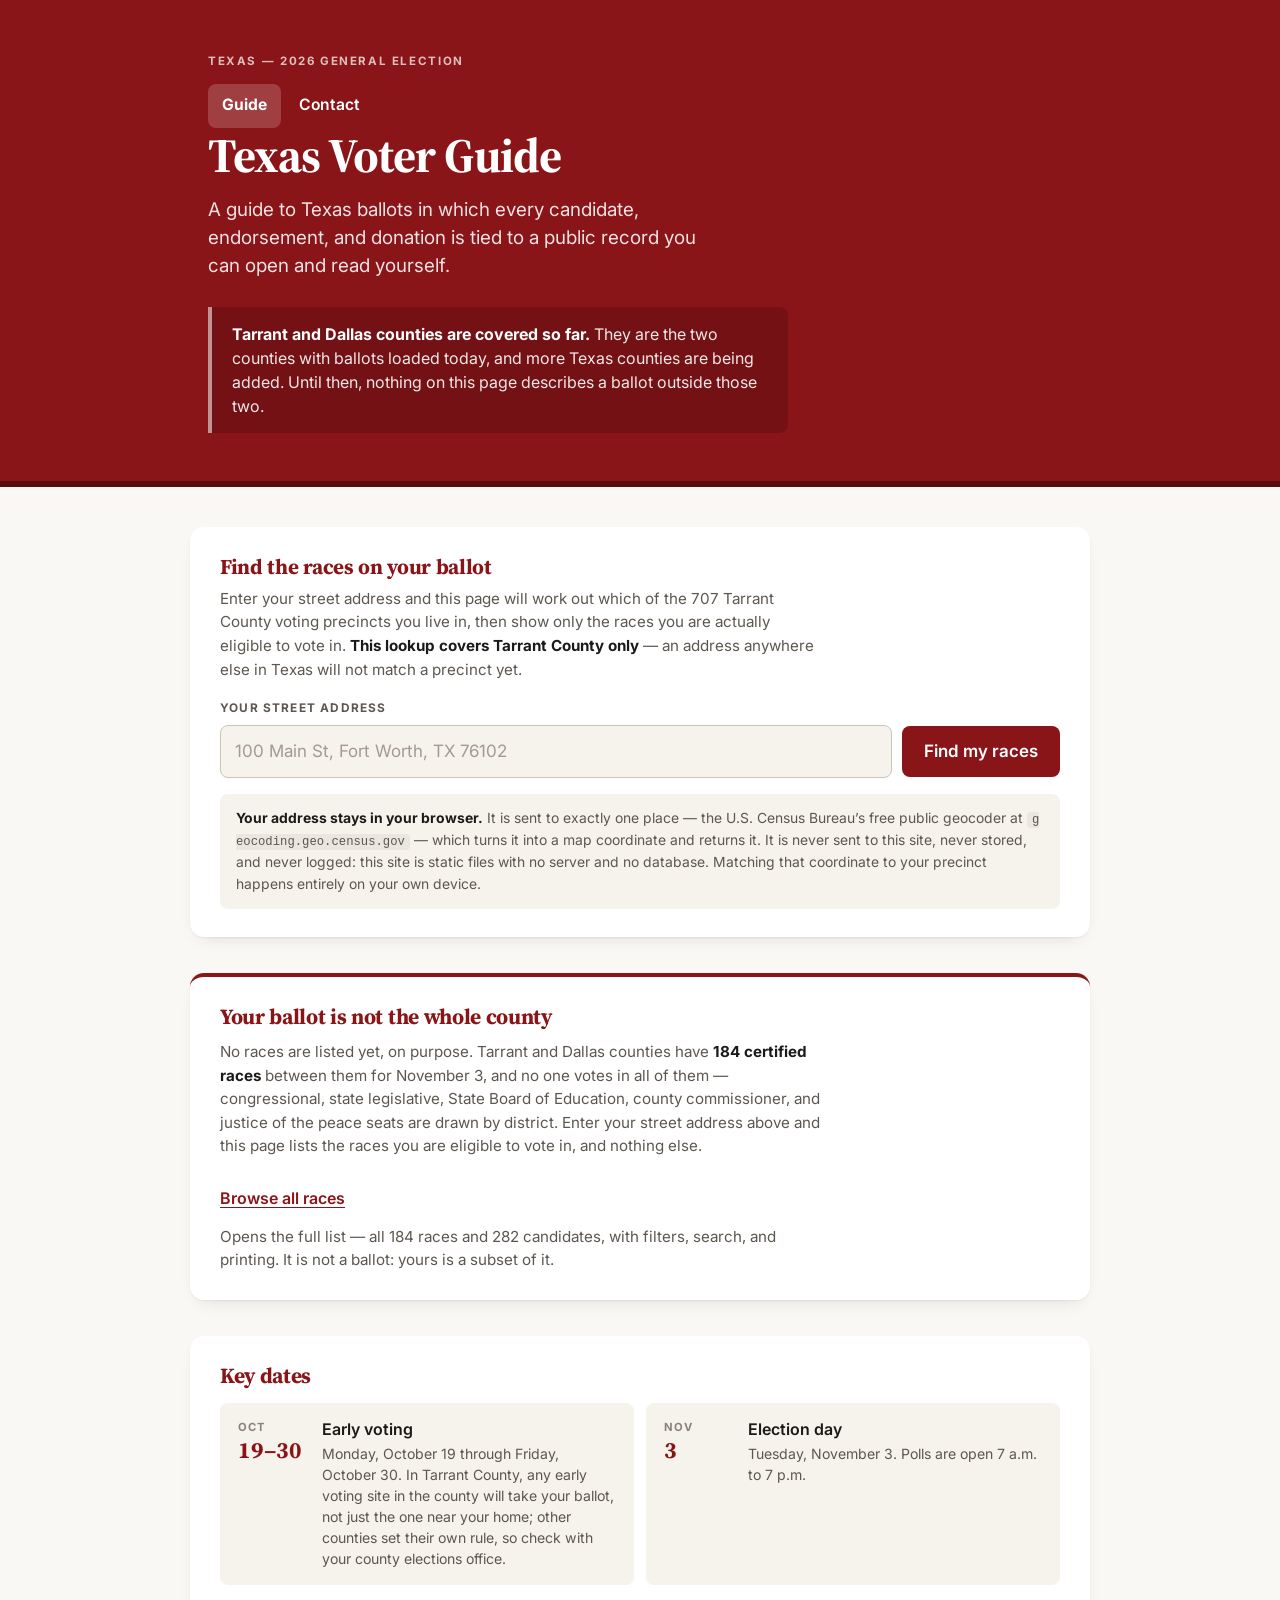
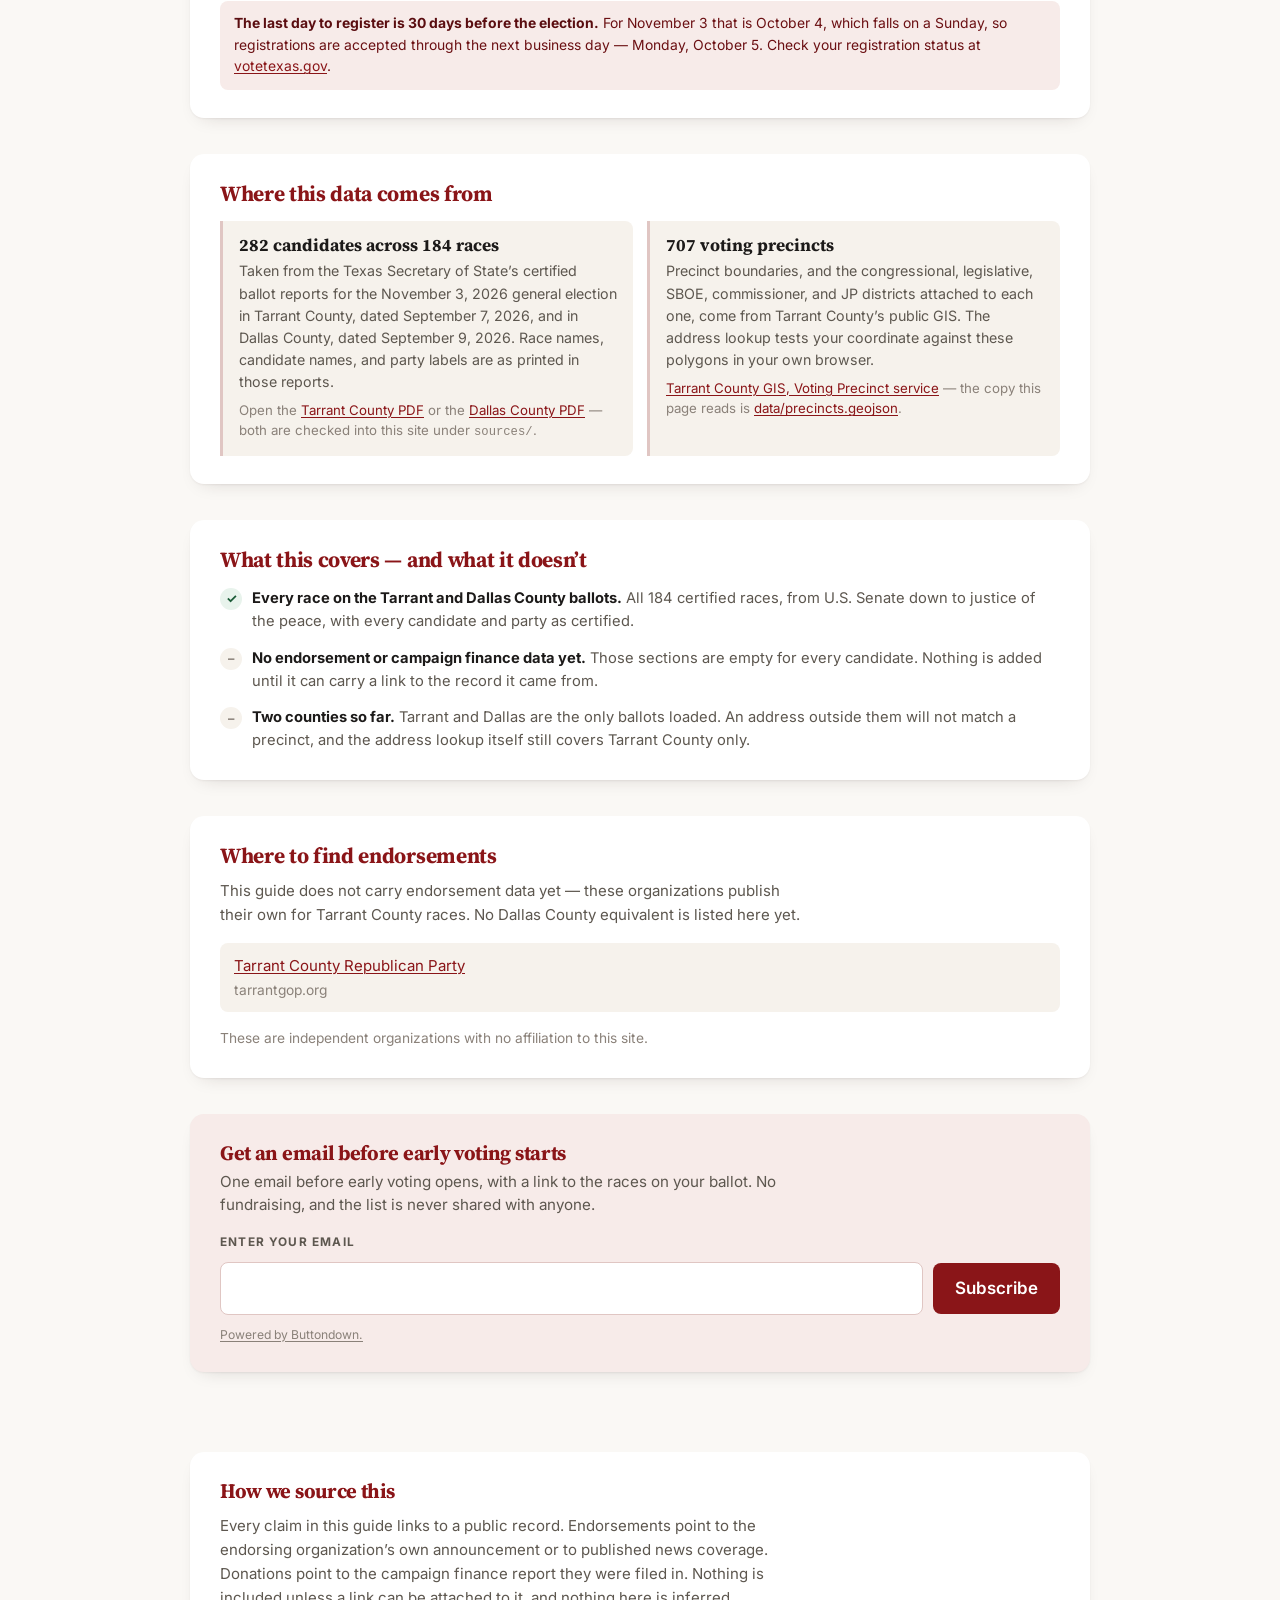
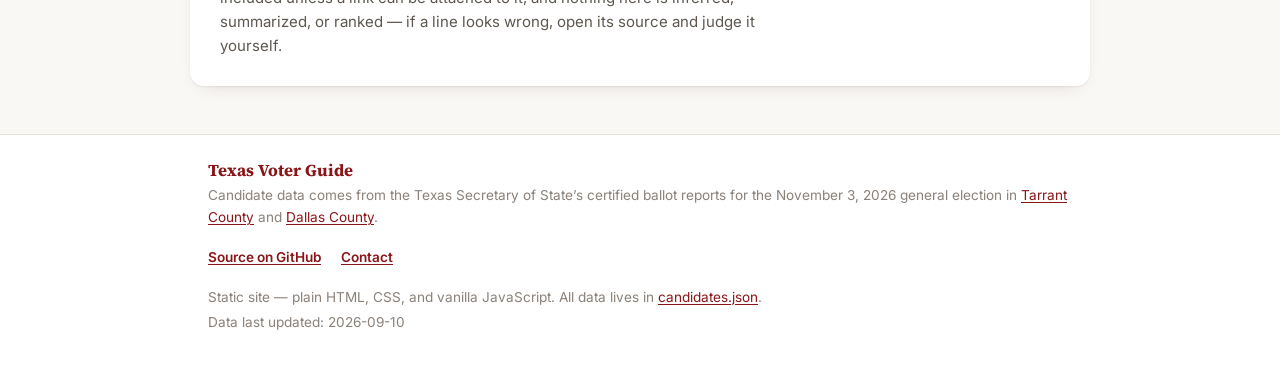
==== commit 2eac5643: "Correct lookup and coverage copy for two counties" ====
--- a/index.html
+++ b/index.html
@@ -4,8 +4,9 @@
 <meta charset="utf-8">
 <meta name="viewport" content="width=device-width, initial-scale=1">
 <title>Texas Voter Guide</title>
-<meta name="description" content="A static voter guide for Texas: races, candidates, endorsements, and donations, each with a source link. Tarrant County is the only county covered so far; more are on the way.">
+<meta name="description" content="A static voter guide for Texas: races, candidates, endorsements, and donations, each with a source link. Tarrant and Dallas counties are covered so far; more are on the way.">
 <meta name="theme-color" content="#8a1518">
+<link rel="icon" href="favicon.svg" type="image/svg+xml">
 <link rel="preconnect" href="https://fonts.googleapis.com">
 <link rel="preconnect" href="https://fonts.gstatic.com" crossorigin>
 <link rel="stylesheet" href="https://fonts.googleapis.com/css2?family=Inter:wght@400;500;600;700&family=Source+Serif+4:opsz,wght@8..60,600;8..60,700&display=swap">
@@ -34,9 +35,9 @@
     <h1>Texas Voter Guide</h1>
     <p class="mission">A guide to Texas ballots in which every candidate, endorsement, and donation is tied to a public record you can open and read yourself.</p>
 
-    <p class="coverage"><strong>Tarrant County is the only county covered so far.</strong> It is the
-      one county with a ballot loaded today, and more Texas counties are being added. Until then,
-      nothing on this page describes a ballot outside Tarrant County.</p>
+    <p class="coverage"><strong>Tarrant and Dallas counties are covered so far.</strong> They are the
+      two counties with ballots loaded today, and more Texas counties are being added. Until then,
+      nothing on this page describes a ballot outside those two.</p>
   </div>
 </header>
 
@@ -75,7 +76,8 @@
        button below, both of which run revealRaces() in app.js. -->
   <section class="panel gate" id="landing-gate" aria-labelledby="gate-title">
     <h2 id="gate-title">Your ballot is not the whole county</h2>
-    <p>No races are listed yet, on purpose. Tarrant County has <strong>85 certified races</strong>
+    <p>No races are listed yet, on purpose. Tarrant and Dallas counties have
+      <strong><span data-count="races">&hellip;</span> certified races</strong> between them
       for November 3, and no one votes in all of them &mdash; congressional, state legislative,
       State Board of Education, county commissioner, and justice of the peace seats are drawn by
       district. Enter your street address above and this page lists the races you are eligible to
@@ -83,9 +85,10 @@
 
     <p class="gate-action">
       <button type="button" class="gate-link" id="browse-all"
-        aria-controls="browse" aria-expanded="false">Browse all Tarrant County races</button>
+        aria-controls="browse" aria-expanded="false">Browse all races</button>
     </p>
-    <p class="gate-hint">Opens the full county list &mdash; all 85 races and 153 candidates, with
+    <p class="gate-hint">Opens the full list &mdash; all <span data-count="races">&hellip;</span>
+      races and <span data-count="candidates">&hellip;</span> candidates, with
       filters, search, and printing. It is not a ballot: yours is a subset of it.</p>
   </section>
 
@@ -99,8 +102,10 @@
         </span>
         <span class="date-what">
           <span class="date-title">Early voting</span>
-          <span class="date-body">Monday, October 19 through Friday, October 30. Any early voting
-            site in Tarrant County will take your ballot, not just the one near your home.</span>
+          <span class="date-body">Monday, October 19 through Friday, October 30. In Tarrant County,
+            any early voting site in the county will take your ballot, not just the one near your
+            home; other counties set their own rule, so check with your county elections
+            office.</span>
         </span>
       </li>
       <li>
@@ -145,12 +150,13 @@
 
     <div class="panel banner" role="note">
       <p class="banner-title">Candidates are real &mdash; endorsements and donations are not loaded yet</p>
-      <p>Every race name, candidate name, and party label below is transcribed from the
-      <a href="sources/ballot-certification-2026-11-03.pdf">Texas Secretary of State&rsquo;s Ballot
-      Certification Report</a> for the November 3, 2026 general election in Tarrant County. The
+      <p>Every race name, candidate name, and party label below is transcribed from the Texas
+      Secretary of State&rsquo;s Ballot Certification Reports for the November 3, 2026 general
+      election in <a href="sources/ballot-certification-2026-11-03.pdf">Tarrant County</a> and
+      <a href="sources/ballot-certification-dallas-2026-11-03.pdf">Dallas County</a>. The
       endorsement and donation sections are empty for every candidate: that data has not been
       collected yet.</p>
-      <p>This page lists every race certified for the county. <strong>Your ballot will show only a
+      <p>This page lists every race certified in both counties. <strong>Your ballot will show only a
       subset of them</strong> &mdash; congressional, state legislative, State Board of Education,
       county commissioner, and justice of the peace races are drawn by district, so which ones you
       vote in depends on your address. Use the address lookup above to narrow this page to your
@@ -230,13 +236,16 @@
     <h2 id="provenance-title">Where this data comes from</h2>
     <dl class="prov-list">
       <div class="prov-item">
-        <dt>153 candidates across 85 races</dt>
-        <dd>Taken from the Texas Secretary of State&rsquo;s certified ballot report for the
-          November 3, 2026 general election in Tarrant County, dated September 7, 2026. Race
-          names, candidate names, and party labels are as printed in that report.
-          <span class="prov-meta"><a href="sources/ballot-certification-2026-11-03.pdf">Open the
-          PDF</a> &mdash; it is checked into this site at
-          <code>sources/ballot-certification-2026-11-03.pdf</code>.</span></dd>
+        <dt><span data-count="candidates">&hellip;</span> candidates across
+          <span data-count="races">&hellip;</span> races</dt>
+        <dd>Taken from the Texas Secretary of State&rsquo;s certified ballot reports for the
+          November 3, 2026 general election in Tarrant County, dated September 7, 2026, and in
+          Dallas County, dated September 9, 2026. Race names, candidate names, and party labels
+          are as printed in those reports.
+          <span class="prov-meta">Open the
+          <a href="sources/ballot-certification-2026-11-03.pdf">Tarrant County PDF</a> or the
+          <a href="sources/ballot-certification-dallas-2026-11-03.pdf">Dallas County PDF</a>
+          &mdash; both are checked into this site under <code>sources/</code>.</span></dd>
       </div>
       <div class="prov-item">
         <dt>707 voting precincts</dt>
@@ -253,21 +262,23 @@
   <section class="panel scope" aria-labelledby="scope-title">
     <h2 id="scope-title">What this covers &mdash; and what it doesn&rsquo;t</h2>
     <ul class="scope-list">
-      <li class="scope-yes"><strong>Every race on the Tarrant County ballot.</strong> All 85
-        certified races, from U.S. Senate down to justice of the peace, with every candidate and
-        party as certified.</li>
+      <li class="scope-yes"><strong>Every race on the Tarrant and Dallas County ballots.</strong>
+        All <span data-count="races">&hellip;</span> certified races, from U.S. Senate down to
+        justice of the peace, with every candidate and party as certified.</li>
       <li class="scope-no"><strong>No endorsement or campaign finance data yet.</strong> Those
         sections are empty for every candidate. Nothing is added until it can carry a link to the
         record it came from.</li>
-      <li class="scope-no"><strong>One county so far.</strong> Tarrant is the only ballot loaded.
-        An address anywhere else in Texas will not match a precinct.</li>
+      <li class="scope-no"><strong>Two counties so far.</strong> Tarrant and Dallas are the only
+        ballots loaded. An address outside them will not match a precinct, and the address lookup
+        itself still covers Tarrant County only.</li>
     </ul>
   </section>
 
   <section class="panel endorsements" aria-labelledby="endorsements-title">
     <h2 id="endorsements-title">Where to find endorsements</h2>
     <p class="endorsements-intro">This guide does not carry endorsement data yet &mdash; these
-      organizations publish their own for Tarrant County races.</p>
+      organizations publish their own for Tarrant County races. No Dallas County equivalent is
+      listed here yet.</p>
     <ul class="endorsement-list">
       <li>
         <a href="https://tarrantgop.org" target="_blank" rel="noopener noreferrer">Tarrant County
@@ -306,9 +317,10 @@
 <footer class="site-footer">
   <div class="wrap">
     <p class="footer-name">Texas Voter Guide</p>
-    <p>Candidate data comes from the Texas Secretary of State&rsquo;s
-      <a href="sources/ballot-certification-2026-11-03.pdf">certified ballot report</a> for the
-      November 3, 2026 general election.</p>
+    <p>Candidate data comes from the Texas Secretary of State&rsquo;s certified ballot reports for
+      the November 3, 2026 general election in
+      <a href="sources/ballot-certification-2026-11-03.pdf">Tarrant County</a> and
+      <a href="sources/ballot-certification-dallas-2026-11-03.pdf">Dallas County</a>.</p>
     <ul class="footer-links">
       <li><a href="https://github.com/andrewwimmer/texas-voter-guide">Source on GitHub</a></li>
       <li><a href="contact.html">Contact</a></li>
@@ -321,5 +333,6 @@
 
 <script src="nav.js"></script>
 <script src="app.js"></script>
+<!-- Cloudflare Web Analytics --><script type='module' src='https://static.cloudflareinsights.com/beacon.min.js' data-cf-beacon='{"token": "117463850c114cb5905c8908d6b514a8"}'></script><!-- End Cloudflare Web Analytics -->
 </body>
 </html>
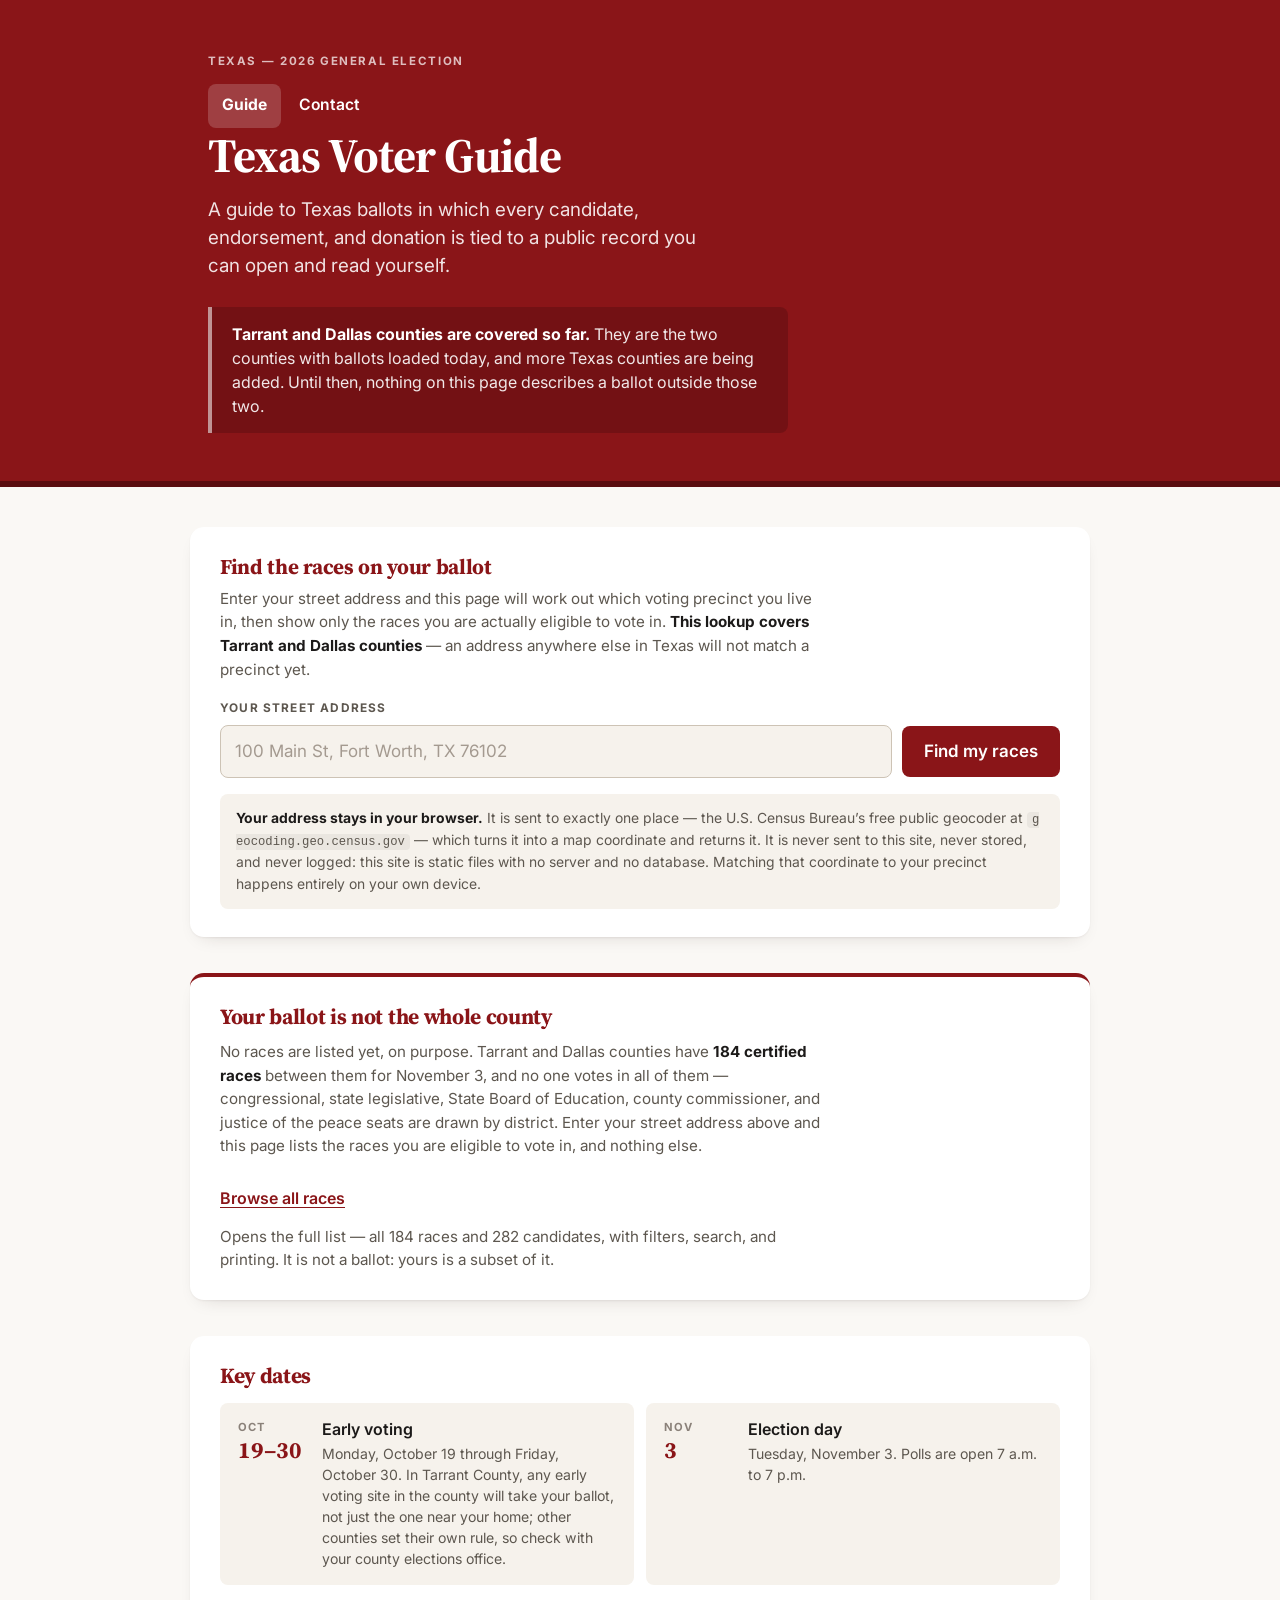
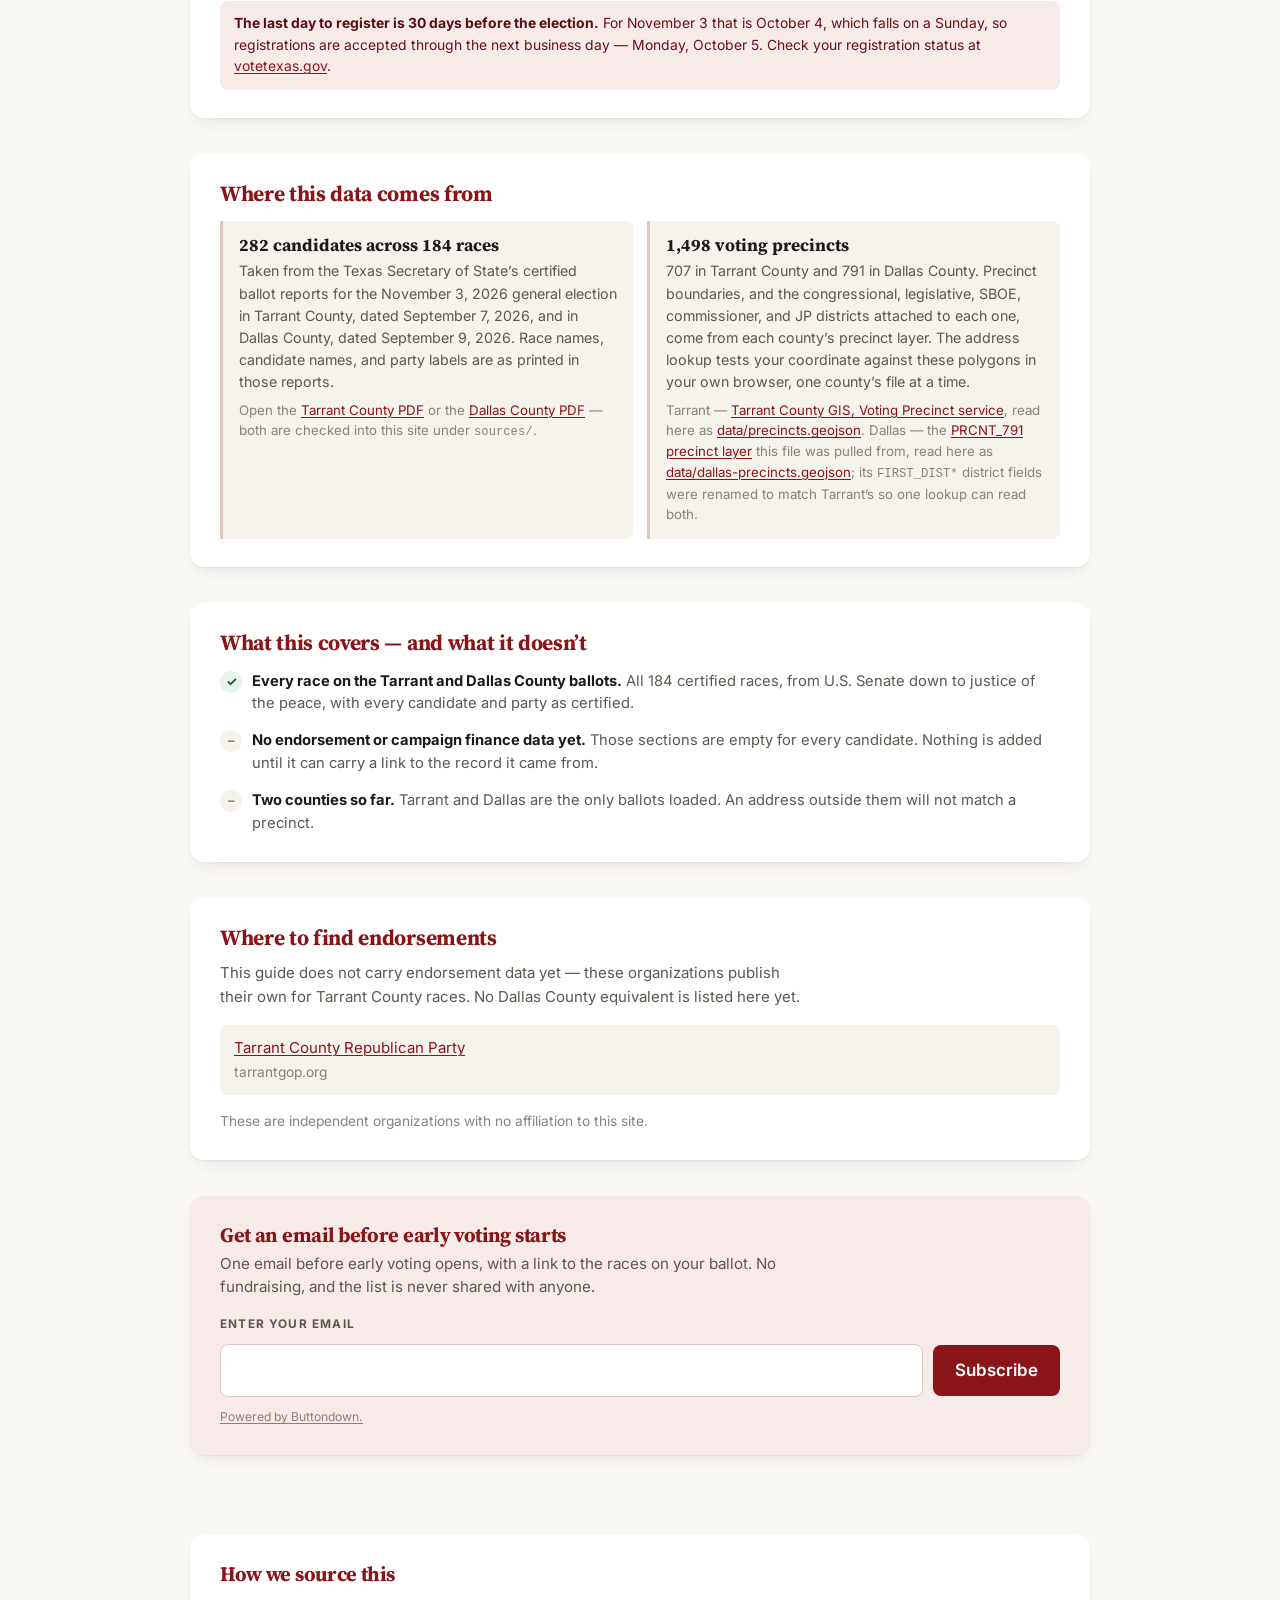
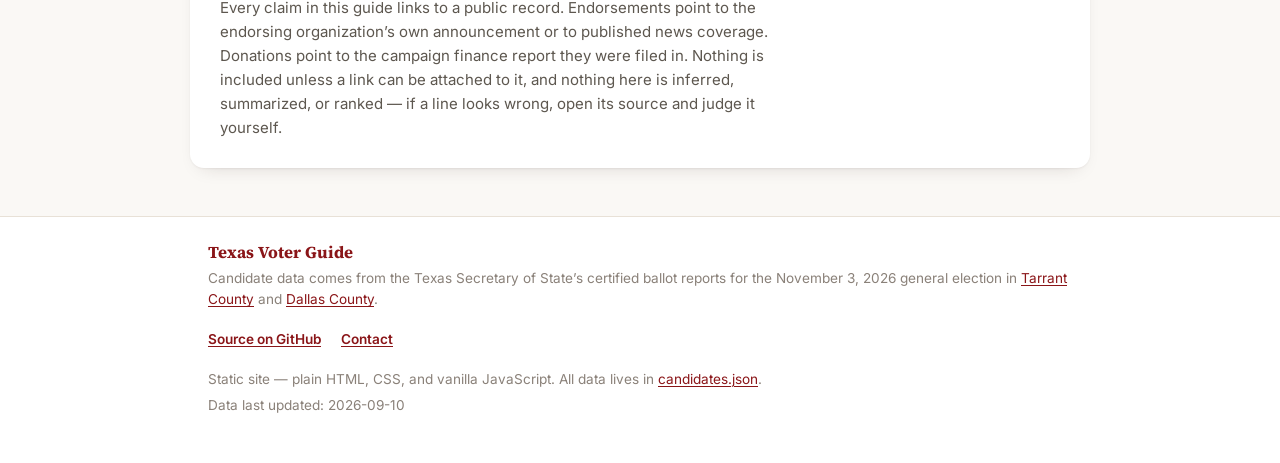
==== commit 3d09b93d: "Look up addresses in Tarrant and Dallas counties" ====
--- a/index.html
+++ b/index.html
@@ -45,10 +45,10 @@
 
   <section class="panel lookup" aria-labelledby="lookup-title">
     <h2 id="lookup-title">Find the races on your ballot</h2>
-    <p class="lookup-intro">Enter your street address and this page will work out which of the
-      707 Tarrant County voting precincts you live in, then show only the races you are actually
-      eligible to vote in. <strong>This lookup covers Tarrant County only</strong> &mdash; an
-      address anywhere else in Texas will not match a precinct yet.</p>
+    <p class="lookup-intro">Enter your street address and this page will work out which voting
+      precinct you live in, then show only the races you are actually eligible to vote in.
+      <strong>This lookup covers Tarrant and Dallas counties</strong> &mdash; an address anywhere
+      else in Texas will not match a precinct yet.</p>
 
     <form id="lookup-form" class="lookup-form" novalidate>
       <label for="lookup-address">Your street address</label>
@@ -248,13 +248,20 @@
           &mdash; both are checked into this site under <code>sources/</code>.</span></dd>
       </div>
       <div class="prov-item">
-        <dt>707 voting precincts</dt>
-        <dd>Precinct boundaries, and the congressional, legislative, SBOE, commissioner, and JP
-          districts attached to each one, come from Tarrant County&rsquo;s public GIS. The address
-          lookup tests your coordinate against these polygons in your own browser.
-          <span class="prov-meta"><a href="https://mapit.tarrantcounty.com/arcgis/rest/services/Dynamic/VotingPrecinct/MapServer">Tarrant
-          County GIS, Voting Precinct service</a> &mdash; the copy this page reads is
-          <a href="data/precincts.geojson">data/precincts.geojson</a>.</span></dd>
+        <dt>1,498 voting precincts</dt>
+        <dd>707 in Tarrant County and 791 in Dallas County. Precinct boundaries, and the
+          congressional, legislative, SBOE, commissioner, and JP districts attached to each one,
+          come from each county&rsquo;s precinct layer. The address lookup tests your coordinate
+          against these polygons in your own browser, one county&rsquo;s file at a time.
+          <span class="prov-meta">Tarrant &mdash;
+          <a href="https://mapit.tarrantcounty.com/arcgis/rest/services/Dynamic/VotingPrecinct/MapServer">Tarrant
+          County GIS, Voting Precinct service</a>, read here as
+          <a href="data/precincts.geojson">data/precincts.geojson</a>. Dallas &mdash; the
+          <a href="https://services3.arcgis.com/zqe2kwz79KUqUvxC/ArcGIS/rest/services/PRCNT_791_20260729/FeatureServer/7">PRCNT_791
+          precinct layer</a> this file was pulled from, read here as
+          <a href="data/dallas-precincts.geojson">data/dallas-precincts.geojson</a>; its
+          <code>FIRST_DIST*</code> district fields were renamed to match Tarrant&rsquo;s so one
+          lookup can read both.</span></dd>
       </div>
     </dl>
   </section>
@@ -269,8 +276,7 @@
         sections are empty for every candidate. Nothing is added until it can carry a link to the
         record it came from.</li>
       <li class="scope-no"><strong>Two counties so far.</strong> Tarrant and Dallas are the only
-        ballots loaded. An address outside them will not match a precinct, and the address lookup
-        itself still covers Tarrant County only.</li>
+        ballots loaded. An address outside them will not match a precinct.</li>
     </ul>
   </section>
 
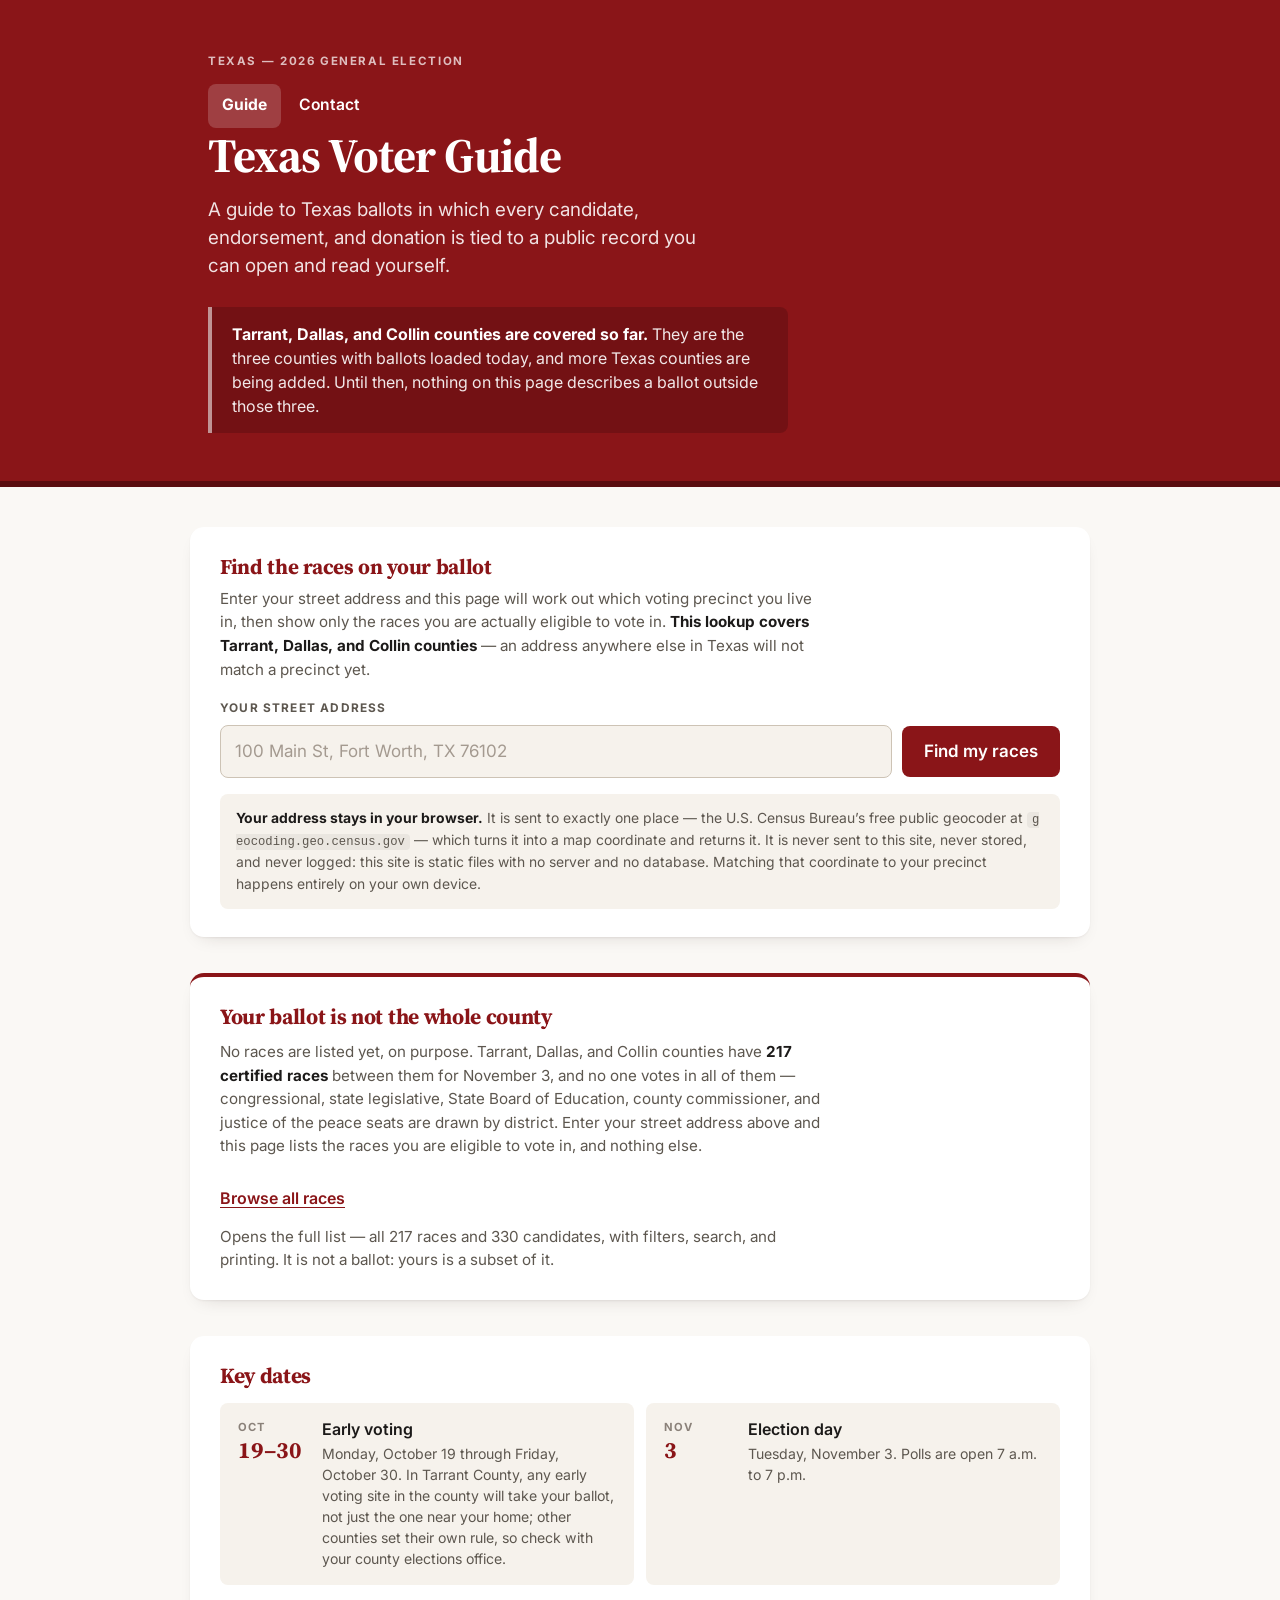
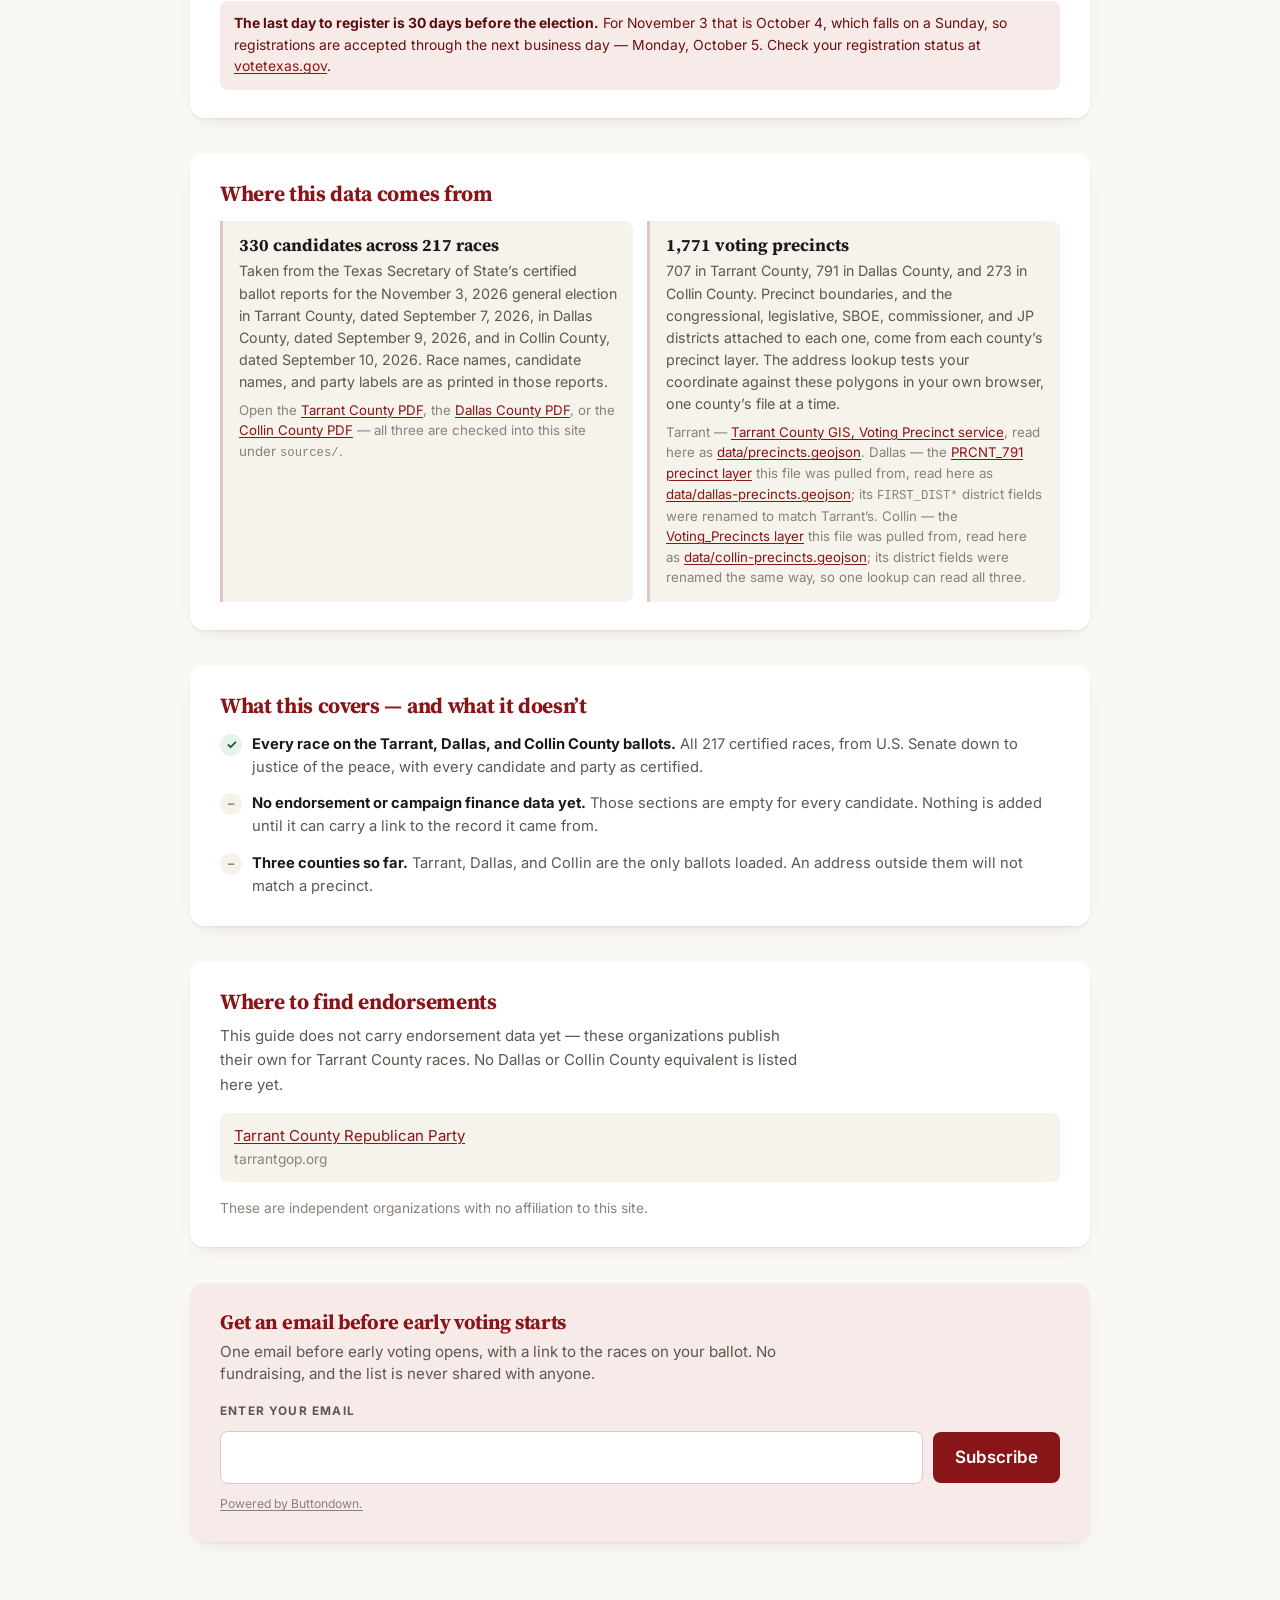
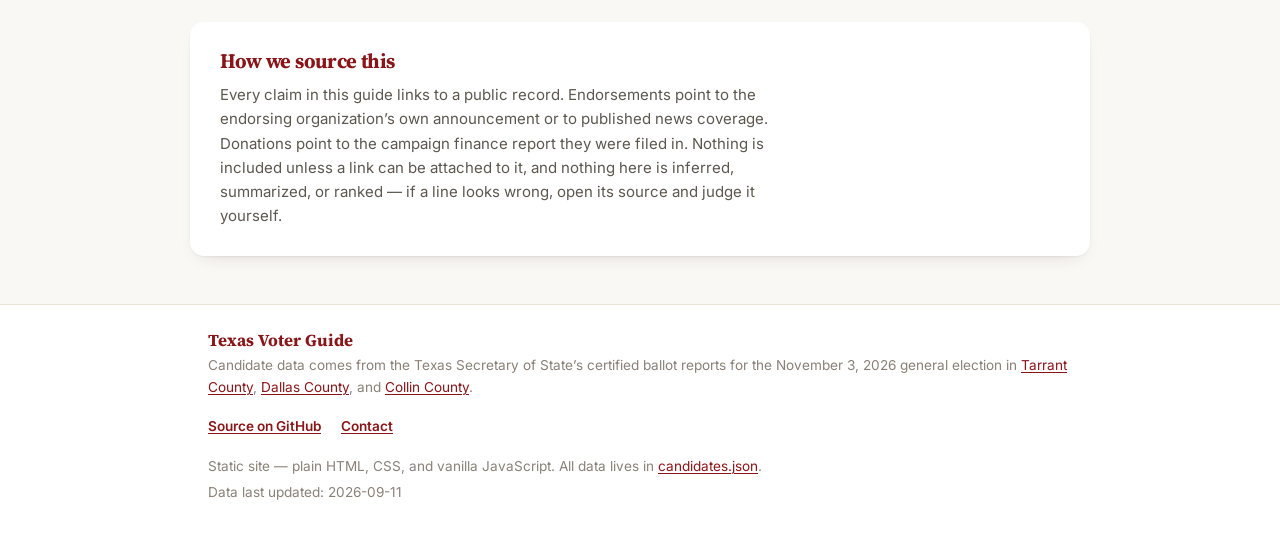
==== commit 99e8e241: "Add Collin County: candidates, precinct lookup, and sources" ====
--- a/index.html
+++ b/index.html
@@ -4,7 +4,7 @@
 <meta charset="utf-8">
 <meta name="viewport" content="width=device-width, initial-scale=1">
 <title>Texas Voter Guide</title>
-<meta name="description" content="A static voter guide for Texas: races, candidates, endorsements, and donations, each with a source link. Tarrant and Dallas counties are covered so far; more are on the way.">
+<meta name="description" content="A static voter guide for Texas: races, candidates, endorsements, and donations, each with a source link. Tarrant, Dallas, and Collin counties are covered so far; more are on the way.">
 <meta name="theme-color" content="#8a1518">
 <link rel="icon" href="favicon.svg" type="image/svg+xml">
 <link rel="preconnect" href="https://fonts.googleapis.com">
@@ -35,9 +35,9 @@
     <h1>Texas Voter Guide</h1>
     <p class="mission">A guide to Texas ballots in which every candidate, endorsement, and donation is tied to a public record you can open and read yourself.</p>
 
-    <p class="coverage"><strong>Tarrant and Dallas counties are covered so far.</strong> They are the
-      two counties with ballots loaded today, and more Texas counties are being added. Until then,
-      nothing on this page describes a ballot outside those two.</p>
+    <p class="coverage"><strong>Tarrant, Dallas, and Collin counties are covered so far.</strong> They
+      are the three counties with ballots loaded today, and more Texas counties are being added. Until
+      then, nothing on this page describes a ballot outside those three.</p>
   </div>
 </header>
 
@@ -47,7 +47,7 @@
     <h2 id="lookup-title">Find the races on your ballot</h2>
     <p class="lookup-intro">Enter your street address and this page will work out which voting
       precinct you live in, then show only the races you are actually eligible to vote in.
-      <strong>This lookup covers Tarrant and Dallas counties</strong> &mdash; an address anywhere
+      <strong>This lookup covers Tarrant, Dallas, and Collin counties</strong> &mdash; an address anywhere
       else in Texas will not match a precinct yet.</p>
 
     <form id="lookup-form" class="lookup-form" novalidate>
@@ -76,7 +76,7 @@
        button below, both of which run revealRaces() in app.js. -->
   <section class="panel gate" id="landing-gate" aria-labelledby="gate-title">
     <h2 id="gate-title">Your ballot is not the whole county</h2>
-    <p>No races are listed yet, on purpose. Tarrant and Dallas counties have
+    <p>No races are listed yet, on purpose. Tarrant, Dallas, and Collin counties have
       <strong><span data-count="races">&hellip;</span> certified races</strong> between them
       for November 3, and no one votes in all of them &mdash; congressional, state legislative,
       State Board of Education, county commissioner, and justice of the peace seats are drawn by
@@ -152,11 +152,12 @@
       <p class="banner-title">Candidates are real &mdash; endorsements and donations are not loaded yet</p>
       <p>Every race name, candidate name, and party label below is transcribed from the Texas
       Secretary of State&rsquo;s Ballot Certification Reports for the November 3, 2026 general
-      election in <a href="sources/ballot-certification-2026-11-03.pdf">Tarrant County</a> and
-      <a href="sources/ballot-certification-dallas-2026-11-03.pdf">Dallas County</a>. The
+      election in <a href="sources/ballot-certification-2026-11-03.pdf">Tarrant County</a>,
+      <a href="sources/ballot-certification-dallas-2026-11-03.pdf">Dallas County</a>, and
+      <a href="sources/ballot-certification-collin-2026-11-03.pdf">Collin County</a>. The
       endorsement and donation sections are empty for every candidate: that data has not been
       collected yet.</p>
-      <p>This page lists every race certified in both counties. <strong>Your ballot will show only a
+      <p>This page lists every race certified in all three counties. <strong>Your ballot will show only a
       subset of them</strong> &mdash; congressional, state legislative, State Board of Education,
       county commissioner, and justice of the peace races are drawn by district, so which ones you
       vote in depends on your address. Use the address lookup above to narrow this page to your
@@ -239,17 +240,19 @@
         <dt><span data-count="candidates">&hellip;</span> candidates across
           <span data-count="races">&hellip;</span> races</dt>
         <dd>Taken from the Texas Secretary of State&rsquo;s certified ballot reports for the
-          November 3, 2026 general election in Tarrant County, dated September 7, 2026, and in
-          Dallas County, dated September 9, 2026. Race names, candidate names, and party labels
-          are as printed in those reports.
+          November 3, 2026 general election in Tarrant County, dated September 7, 2026, in
+          Dallas County, dated September 9, 2026, and in Collin County, dated September 10, 2026.
+          Race names, candidate names, and party labels are as printed in those reports.
           <span class="prov-meta">Open the
-          <a href="sources/ballot-certification-2026-11-03.pdf">Tarrant County PDF</a> or the
-          <a href="sources/ballot-certification-dallas-2026-11-03.pdf">Dallas County PDF</a>
-          &mdash; both are checked into this site under <code>sources/</code>.</span></dd>
+          <a href="sources/ballot-certification-2026-11-03.pdf">Tarrant County PDF</a>, the
+          <a href="sources/ballot-certification-dallas-2026-11-03.pdf">Dallas County PDF</a>, or the
+          <a href="sources/ballot-certification-collin-2026-11-03.pdf">Collin County PDF</a>
+          &mdash; all three are checked into this site under <code>sources/</code>.</span></dd>
       </div>
       <div class="prov-item">
-        <dt>1,498 voting precincts</dt>
-        <dd>707 in Tarrant County and 791 in Dallas County. Precinct boundaries, and the
+        <dt>1,771 voting precincts</dt>
+        <dd>707 in Tarrant County, 791 in Dallas County, and 273 in Collin County. Precinct
+          boundaries, and the
           congressional, legislative, SBOE, commissioner, and JP districts attached to each one,
           come from each county&rsquo;s precinct layer. The address lookup tests your coordinate
           against these polygons in your own browser, one county&rsquo;s file at a time.
@@ -260,8 +263,12 @@
           <a href="https://services3.arcgis.com/zqe2kwz79KUqUvxC/ArcGIS/rest/services/PRCNT_791_20260729/FeatureServer/7">PRCNT_791
           precinct layer</a> this file was pulled from, read here as
           <a href="data/dallas-precincts.geojson">data/dallas-precincts.geojson</a>; its
-          <code>FIRST_DIST*</code> district fields were renamed to match Tarrant&rsquo;s so one
-          lookup can read both.</span></dd>
+          <code>FIRST_DIST*</code> district fields were renamed to match Tarrant&rsquo;s. Collin
+          &mdash; the
+          <a href="https://services1.arcgis.com/fdWXd5OobWR1E3er/arcgis/rest/services/Voting_Precincts/FeatureServer/0">Voting_Precincts
+          layer</a> this file was pulled from, read here as
+          <a href="data/collin-precincts.geojson">data/collin-precincts.geojson</a>; its district
+          fields were renamed the same way, so one lookup can read all three.</span></dd>
       </div>
     </dl>
   </section>
@@ -269,22 +276,22 @@
   <section class="panel scope" aria-labelledby="scope-title">
     <h2 id="scope-title">What this covers &mdash; and what it doesn&rsquo;t</h2>
     <ul class="scope-list">
-      <li class="scope-yes"><strong>Every race on the Tarrant and Dallas County ballots.</strong>
+      <li class="scope-yes"><strong>Every race on the Tarrant, Dallas, and Collin County ballots.</strong>
         All <span data-count="races">&hellip;</span> certified races, from U.S. Senate down to
         justice of the peace, with every candidate and party as certified.</li>
       <li class="scope-no"><strong>No endorsement or campaign finance data yet.</strong> Those
         sections are empty for every candidate. Nothing is added until it can carry a link to the
         record it came from.</li>
-      <li class="scope-no"><strong>Two counties so far.</strong> Tarrant and Dallas are the only
-        ballots loaded. An address outside them will not match a precinct.</li>
+      <li class="scope-no"><strong>Three counties so far.</strong> Tarrant, Dallas, and Collin are the
+        only ballots loaded. An address outside them will not match a precinct.</li>
     </ul>
   </section>
 
   <section class="panel endorsements" aria-labelledby="endorsements-title">
     <h2 id="endorsements-title">Where to find endorsements</h2>
     <p class="endorsements-intro">This guide does not carry endorsement data yet &mdash; these
-      organizations publish their own for Tarrant County races. No Dallas County equivalent is
-      listed here yet.</p>
+      organizations publish their own for Tarrant County races. No Dallas or Collin County
+      equivalent is listed here yet.</p>
     <ul class="endorsement-list">
       <li>
         <a href="https://tarrantgop.org" target="_blank" rel="noopener noreferrer">Tarrant County
@@ -325,8 +332,9 @@
     <p class="footer-name">Texas Voter Guide</p>
     <p>Candidate data comes from the Texas Secretary of State&rsquo;s certified ballot reports for
       the November 3, 2026 general election in
-      <a href="sources/ballot-certification-2026-11-03.pdf">Tarrant County</a> and
-      <a href="sources/ballot-certification-dallas-2026-11-03.pdf">Dallas County</a>.</p>
+      <a href="sources/ballot-certification-2026-11-03.pdf">Tarrant County</a>,
+      <a href="sources/ballot-certification-dallas-2026-11-03.pdf">Dallas County</a>, and
+      <a href="sources/ballot-certification-collin-2026-11-03.pdf">Collin County</a>.</p>
     <ul class="footer-links">
       <li><a href="https://github.com/andrewwimmer/texas-voter-guide">Source on GitHub</a></li>
       <li><a href="contact.html">Contact</a></li>
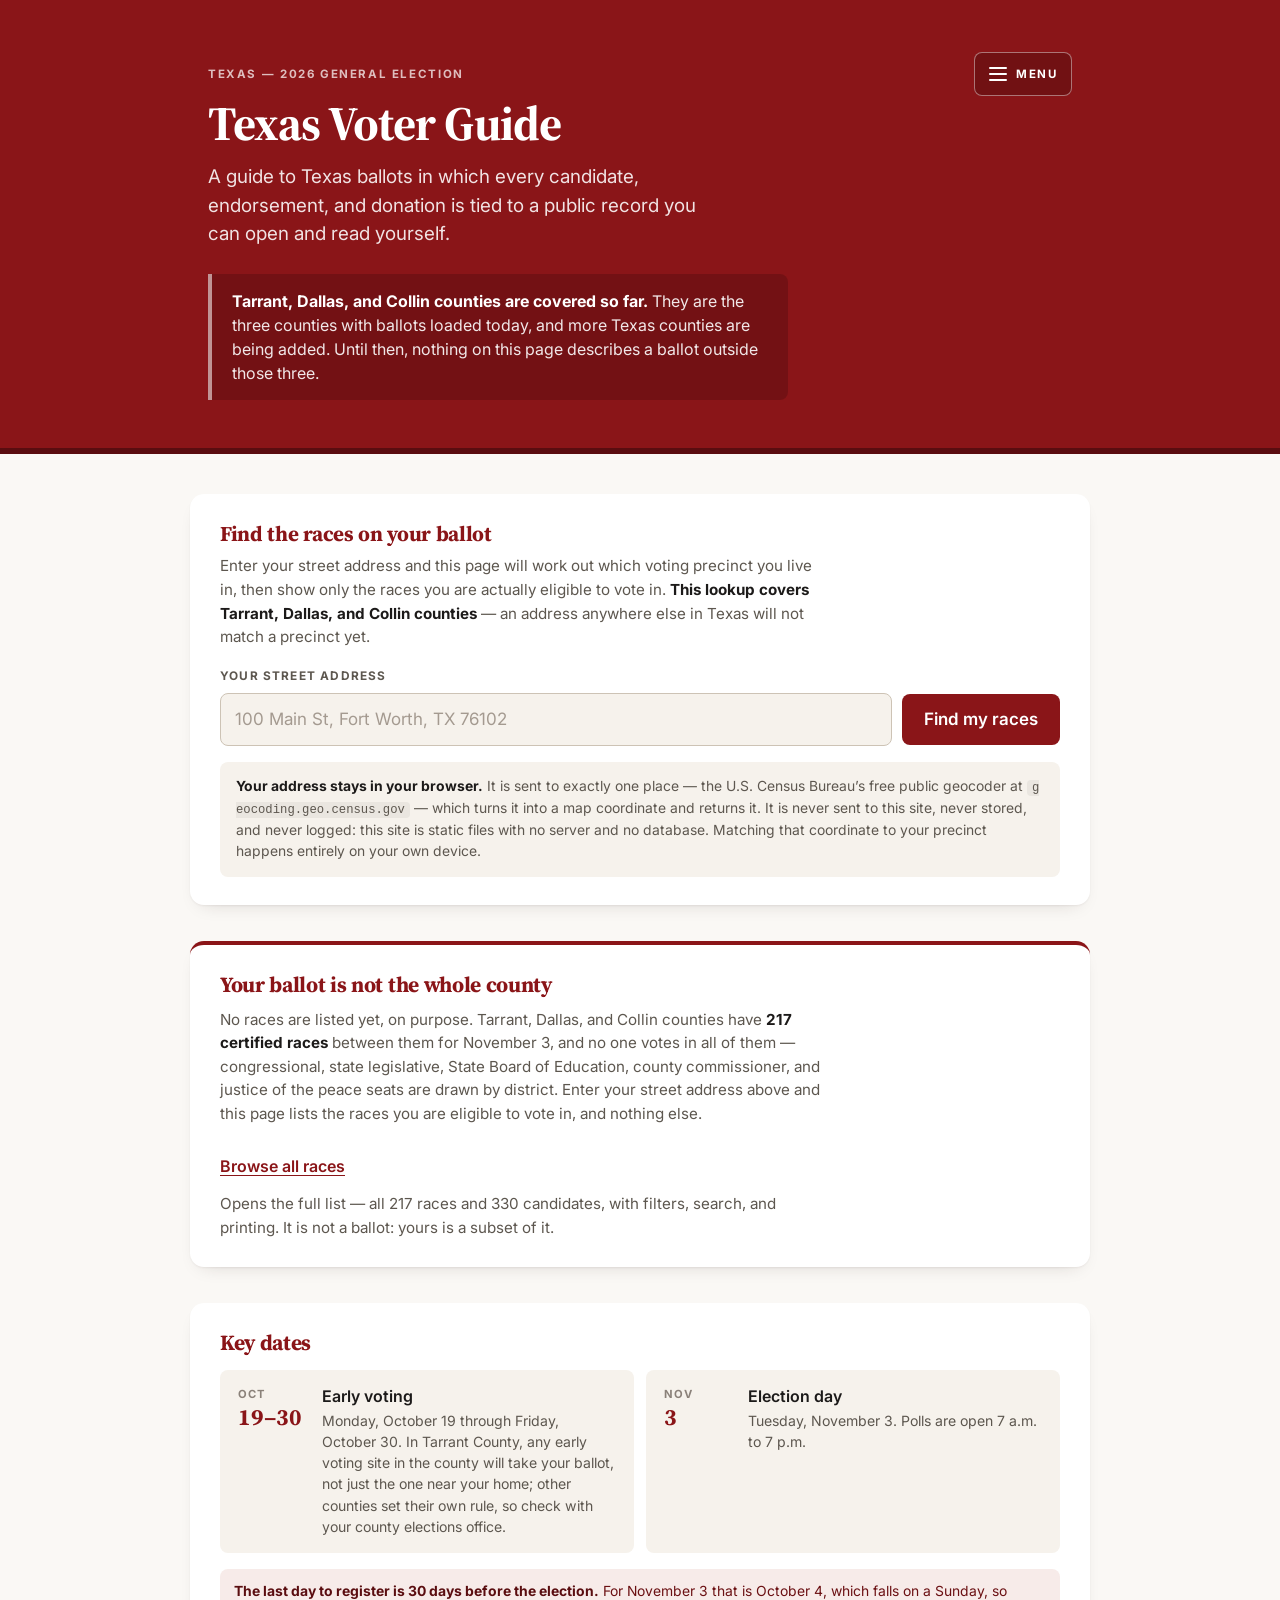
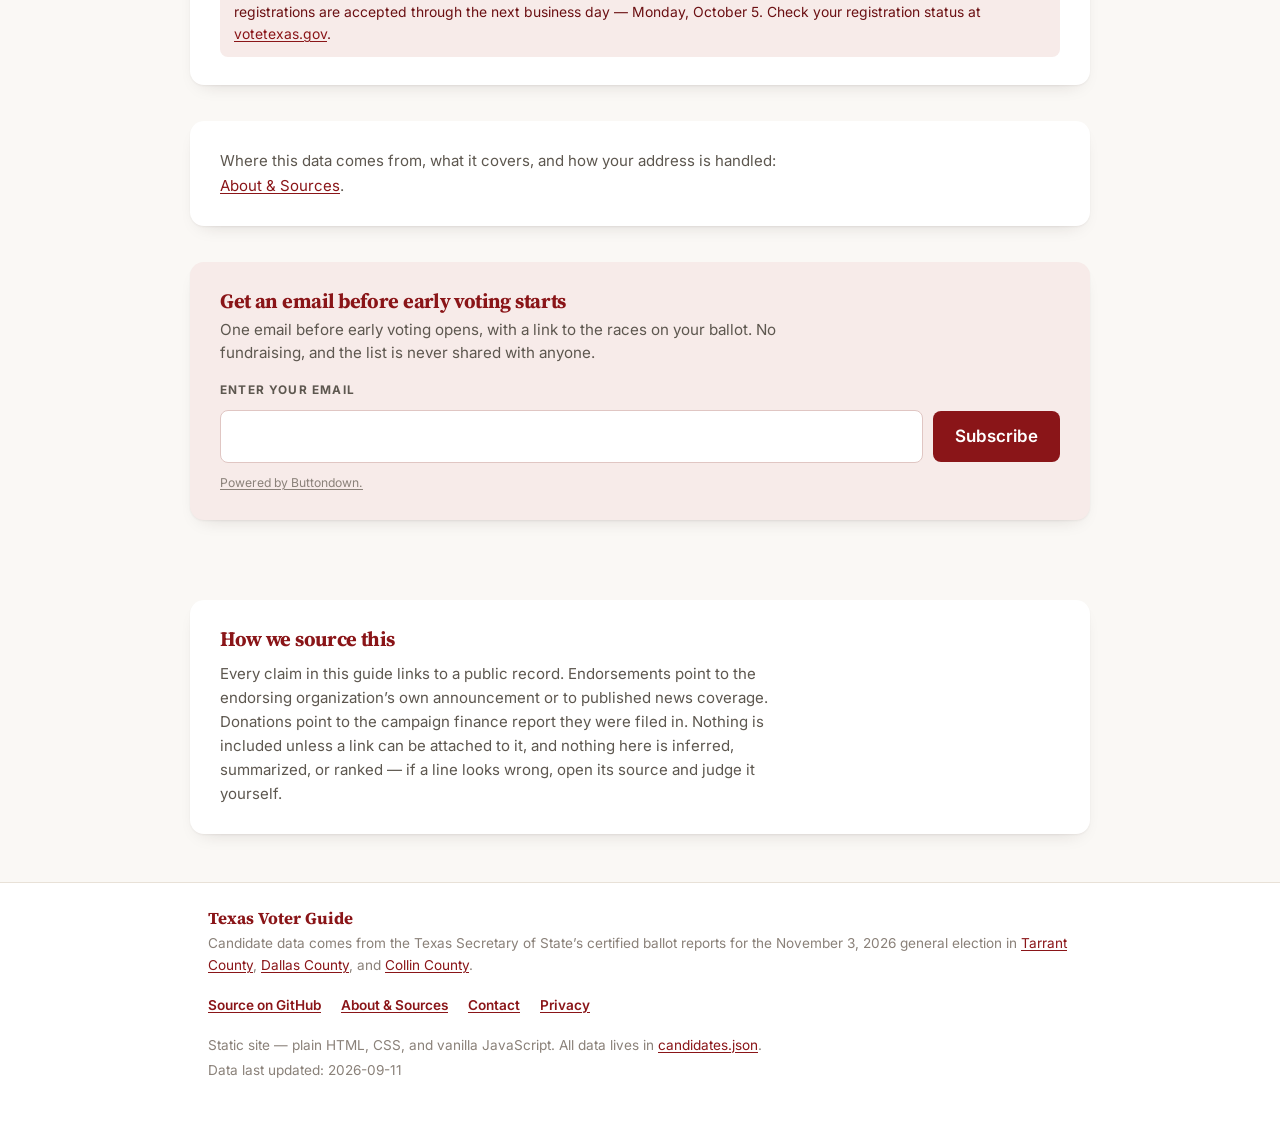
==== commit 173948ef: "Add About & Sources page with privacy statement, and use the hamburger nav at all widths" ====
--- a/index.html
+++ b/index.html
@@ -28,6 +28,7 @@
     <nav class="site-nav" id="site-nav" aria-label="Site">
       <ul>
         <li><a href="index.html" aria-current="page">Guide</a></li>
+        <li><a href="about.html">About &amp; Sources</a></li>
         <li><a href="contact.html">Contact</a></li>
       </ul>
     </nav>
@@ -233,74 +234,9 @@
 
   </div><!-- /#browse -->
 
-  <section class="panel provenance" aria-labelledby="provenance-title">
-    <h2 id="provenance-title">Where this data comes from</h2>
-    <dl class="prov-list">
-      <div class="prov-item">
-        <dt><span data-count="candidates">&hellip;</span> candidates across
-          <span data-count="races">&hellip;</span> races</dt>
-        <dd>Taken from the Texas Secretary of State&rsquo;s certified ballot reports for the
-          November 3, 2026 general election in Tarrant County, dated September 7, 2026, in
-          Dallas County, dated September 9, 2026, and in Collin County, dated September 10, 2026.
-          Race names, candidate names, and party labels are as printed in those reports.
-          <span class="prov-meta">Open the
-          <a href="sources/ballot-certification-2026-11-03.pdf">Tarrant County PDF</a>, the
-          <a href="sources/ballot-certification-dallas-2026-11-03.pdf">Dallas County PDF</a>, or the
-          <a href="sources/ballot-certification-collin-2026-11-03.pdf">Collin County PDF</a>
-          &mdash; all three are checked into this site under <code>sources/</code>.</span></dd>
-      </div>
-      <div class="prov-item">
-        <dt>1,771 voting precincts</dt>
-        <dd>707 in Tarrant County, 791 in Dallas County, and 273 in Collin County. Precinct
-          boundaries, and the
-          congressional, legislative, SBOE, commissioner, and JP districts attached to each one,
-          come from each county&rsquo;s precinct layer. The address lookup tests your coordinate
-          against these polygons in your own browser, one county&rsquo;s file at a time.
-          <span class="prov-meta">Tarrant &mdash;
-          <a href="https://mapit.tarrantcounty.com/arcgis/rest/services/Dynamic/VotingPrecinct/MapServer">Tarrant
-          County GIS, Voting Precinct service</a>, read here as
-          <a href="data/precincts.geojson">data/precincts.geojson</a>. Dallas &mdash; the
-          <a href="https://services3.arcgis.com/zqe2kwz79KUqUvxC/ArcGIS/rest/services/PRCNT_791_20260729/FeatureServer/7">PRCNT_791
-          precinct layer</a> this file was pulled from, read here as
-          <a href="data/dallas-precincts.geojson">data/dallas-precincts.geojson</a>; its
-          <code>FIRST_DIST*</code> district fields were renamed to match Tarrant&rsquo;s. Collin
-          &mdash; the
-          <a href="https://services1.arcgis.com/fdWXd5OobWR1E3er/arcgis/rest/services/Voting_Precincts/FeatureServer/0">Voting_Precincts
-          layer</a> this file was pulled from, read here as
-          <a href="data/collin-precincts.geojson">data/collin-precincts.geojson</a>; its district
-          fields were renamed the same way, so one lookup can read all three.</span></dd>
-      </div>
-    </dl>
-  </section>
-
-  <section class="panel scope" aria-labelledby="scope-title">
-    <h2 id="scope-title">What this covers &mdash; and what it doesn&rsquo;t</h2>
-    <ul class="scope-list">
-      <li class="scope-yes"><strong>Every race on the Tarrant, Dallas, and Collin County ballots.</strong>
-        All <span data-count="races">&hellip;</span> certified races, from U.S. Senate down to
-        justice of the peace, with every candidate and party as certified.</li>
-      <li class="scope-no"><strong>No endorsement or campaign finance data yet.</strong> Those
-        sections are empty for every candidate. Nothing is added until it can carry a link to the
-        record it came from.</li>
-      <li class="scope-no"><strong>Three counties so far.</strong> Tarrant, Dallas, and Collin are the
-        only ballots loaded. An address outside them will not match a precinct.</li>
-    </ul>
-  </section>
-
-  <section class="panel endorsements" aria-labelledby="endorsements-title">
-    <h2 id="endorsements-title">Where to find endorsements</h2>
-    <p class="endorsements-intro">This guide does not carry endorsement data yet &mdash; these
-      organizations publish their own for Tarrant County races. No Dallas or Collin County
-      equivalent is listed here yet.</p>
-    <ul class="endorsement-list">
-      <li>
-        <a href="https://tarrantgop.org" target="_blank" rel="noopener noreferrer">Tarrant County
-          Republican Party</a>
-        <span class="endorsement-host">tarrantgop.org</span>
-      </li>
-    </ul>
-    <p class="endorsements-note">These are independent organizations with no affiliation to this
-      site.</p>
+  <section class="panel about" aria-label="About this guide">
+    <p>Where this data comes from, what it covers, and how your address is handled:
+      <a href="about.html">About &amp; Sources</a>.</p>
   </section>
 
   <section class="panel signup" aria-labelledby="signup-title">
@@ -337,7 +273,9 @@
       <a href="sources/ballot-certification-collin-2026-11-03.pdf">Collin County</a>.</p>
     <ul class="footer-links">
       <li><a href="https://github.com/andrewwimmer/texas-voter-guide">Source on GitHub</a></li>
+      <li><a href="about.html">About &amp; Sources</a></li>
       <li><a href="contact.html">Contact</a></li>
+      <li><a href="about.html#privacy">Privacy</a></li>
     </ul>
     <p>Static site &mdash; plain HTML, CSS, and vanilla JavaScript. All data lives in
       <a href="candidates.json">candidates.json</a>.</p>
--- a/styles.css
+++ b/styles.css
@@ -183,10 +183,9 @@
 .coverage strong { color: #fff; }
 
 /* ---------- Masthead + navigation ----------
-   A hamburger on a phone, an inline row of links from 620px up. The button is
-   the single source of state (aria-expanded); .is-open on the nav is only ever
-   derived from it, which lets the wide-screen rule reveal the links without JS
-   and the button ever disagreeing. */
+   A hamburger at every width: the links stay collapsed behind the button on
+   desktop as on a phone. The button is the single source of state
+   (aria-expanded); .is-open on the nav is only ever derived from it. */
 
 .masthead {
   display: flex;
@@ -1057,6 +1056,38 @@
   max-width: 66ch;
 }
 
+/* ---------- About page prose ----------
+   Also the one-line pointer to the about page that stands in for the moved
+   blocks on the guide. */
+
+.about {
+  background: var(--surface);
+  border-radius: var(--r);
+  padding: 22px 20px;
+  box-shadow: var(--shadow);
+}
+
+.about h2 {
+  margin: 0 0 10px;
+  font-size: 1.25rem;
+}
+
+.about p,
+.about ul {
+  margin: 0 0 12px;
+  color: var(--muted);
+  font-size: 0.94rem;
+  line-height: 1.6;
+  max-width: 66ch;
+}
+
+.about ul { padding-left: 1.25em; }
+.about li + li { margin-top: 6px; }
+
+.about > :last-child { margin-bottom: 0; }
+
+.about strong { color: var(--text); }
+
 /* ==========================================================================
    Filter bar
 
@@ -1664,22 +1695,6 @@
 
   .site-header { padding: 52px 0 54px; }
 
-  /* Enough width for the links to sit out in the open, so the button and the
-     panel it opens both come off. */
-  .nav-toggle { display: none; }
-
-  .site-nav { display: block; }
-
-  .site-nav ul {
-    flex-direction: row;
-    gap: 4px;
-    margin: 14px 0 0;
-    padding: 0;
-    background: none;
-  }
-
-  .site-nav a { padding: 8px 14px; }
-
   .site-header h1 { font-size: 3rem; }
   .mission { font-size: 1.18rem; max-width: 42ch; }
   .coverage { margin-top: 26px; padding: 15px 20px; font-size: 1rem; }
@@ -1699,6 +1714,7 @@
   .provenance,
   .scope,
   .endorsements,
+  .about,
   .sourcing { padding: 28px 30px; }
 
   /* Two dates side by side; the provenance entries pair off the same way. Both
@@ -1712,7 +1728,8 @@
   .dates h2,
   .provenance h2,
   .scope h2,
-  .endorsements h2 { font-size: 1.35rem; }
+  .endorsements h2,
+  .about h2 { font-size: 1.35rem; }
 
   .banner { padding: 20px 24px; font-size: 0.95rem; }
 
@@ -1839,6 +1856,10 @@
   .page-contact .embeddable-buttondown-form,
   .page-contact .section-divider,
   .page-contact .section-divider-note { display: none !important; }
+
+  /* Same for the about page: no ballot, only prose, so give its panels back. */
+  .page-about .panel,
+  .page-about .sourcing { display: block !important; }
 
   .wrap,
   .page {
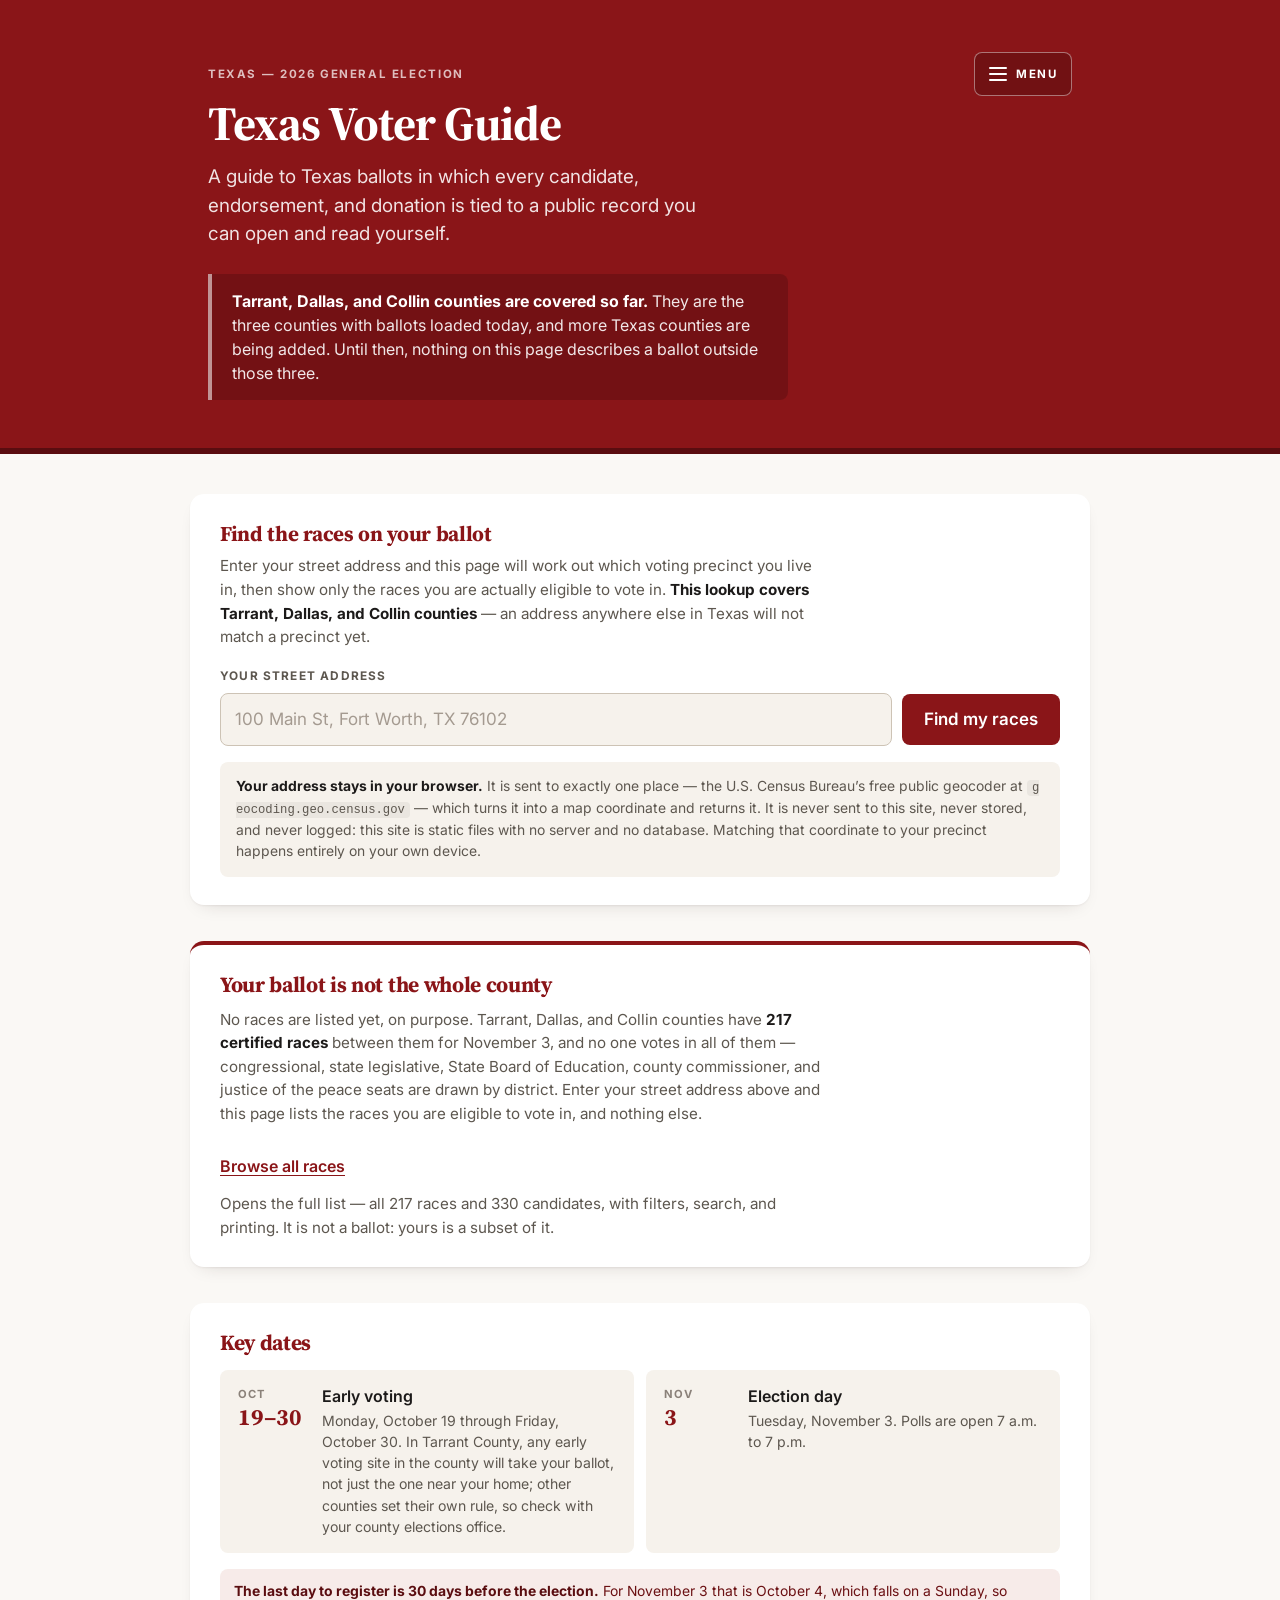
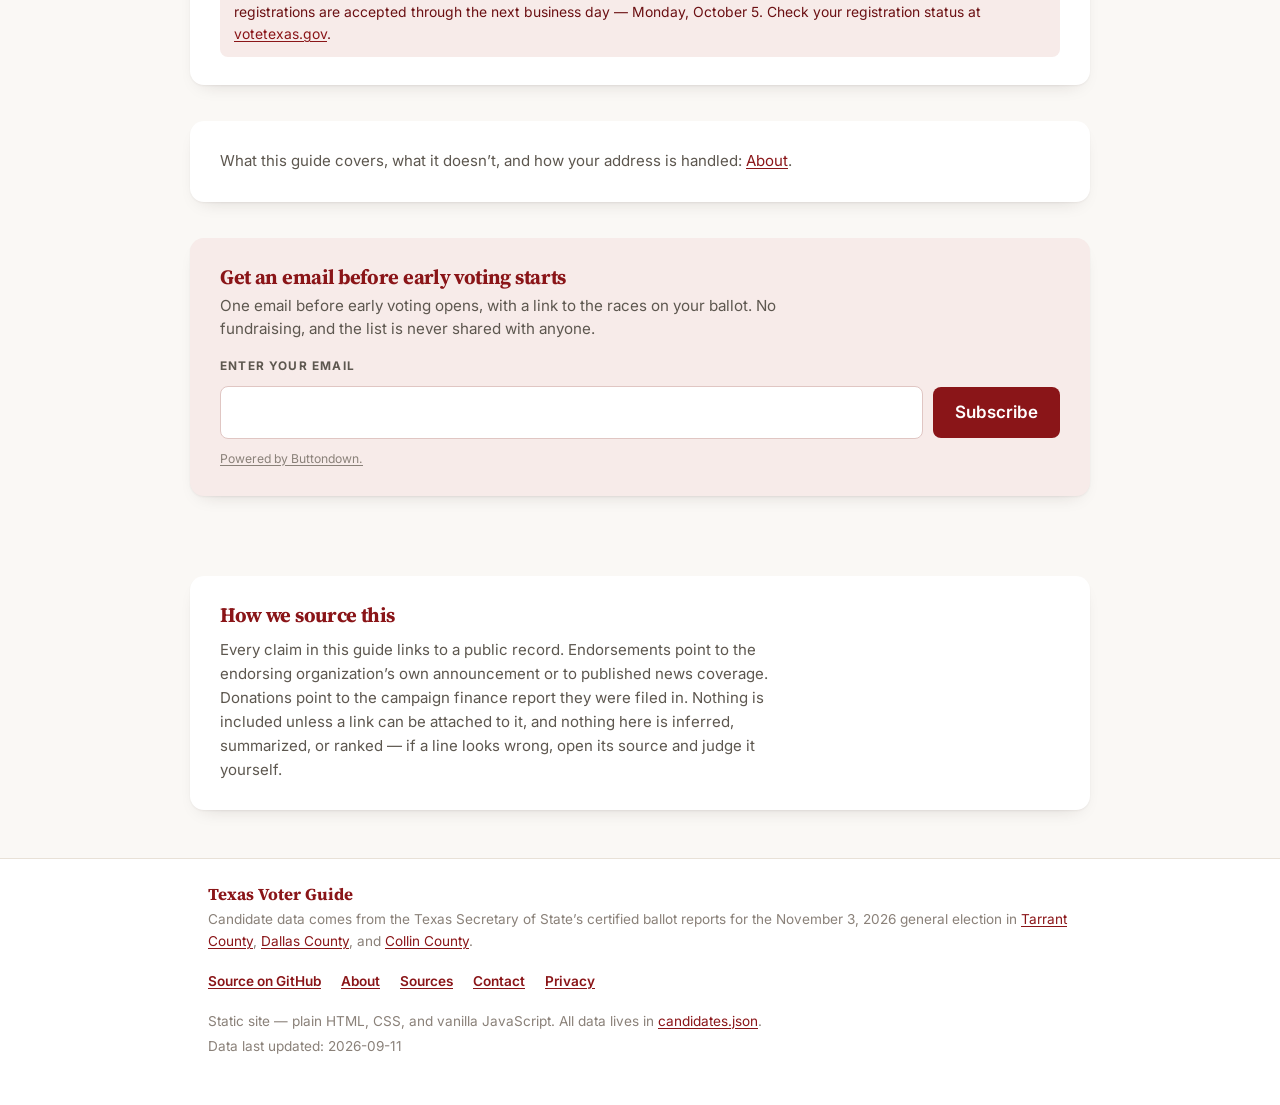
==== commit 4346ba3b: "Move sourcing to its own page, remove the endorsements section, and trim the privacy statement" ====
--- a/index.html
+++ b/index.html
@@ -28,7 +28,7 @@
     <nav class="site-nav" id="site-nav" aria-label="Site">
       <ul>
         <li><a href="index.html" aria-current="page">Guide</a></li>
-        <li><a href="about.html">About &amp; Sources</a></li>
+        <li><a href="about.html">About</a></li>
         <li><a href="contact.html">Contact</a></li>
       </ul>
     </nav>
@@ -235,8 +235,8 @@
   </div><!-- /#browse -->
 
   <section class="panel about" aria-label="About this guide">
-    <p>Where this data comes from, what it covers, and how your address is handled:
-      <a href="about.html">About &amp; Sources</a>.</p>
+    <p>What this guide covers, what it doesn&rsquo;t, and how your address is handled:
+      <a href="about.html">About</a>.</p>
   </section>
 
   <section class="panel signup" aria-labelledby="signup-title">
@@ -273,7 +273,8 @@
       <a href="sources/ballot-certification-collin-2026-11-03.pdf">Collin County</a>.</p>
     <ul class="footer-links">
       <li><a href="https://github.com/andrewwimmer/texas-voter-guide">Source on GitHub</a></li>
-      <li><a href="about.html">About &amp; Sources</a></li>
+      <li><a href="about.html">About</a></li>
+      <li><a href="sources.html">Sources</a></li>
       <li><a href="contact.html">Contact</a></li>
       <li><a href="about.html#privacy">Privacy</a></li>
     </ul>
--- a/styles.css
+++ b/styles.css
@@ -1857,9 +1857,12 @@
   .page-contact .section-divider,
   .page-contact .section-divider-note { display: none !important; }
 
-  /* Same for the about page: no ballot, only prose, so give its panels back. */
+  /* Same for the about and sources pages: no ballot, only prose, so give their
+     panels back. */
   .page-about .panel,
-  .page-about .sourcing { display: block !important; }
+  .page-about .sourcing,
+  .page-sources .panel,
+  .page-sources .sourcing { display: block !important; }
 
   .wrap,
   .page {
